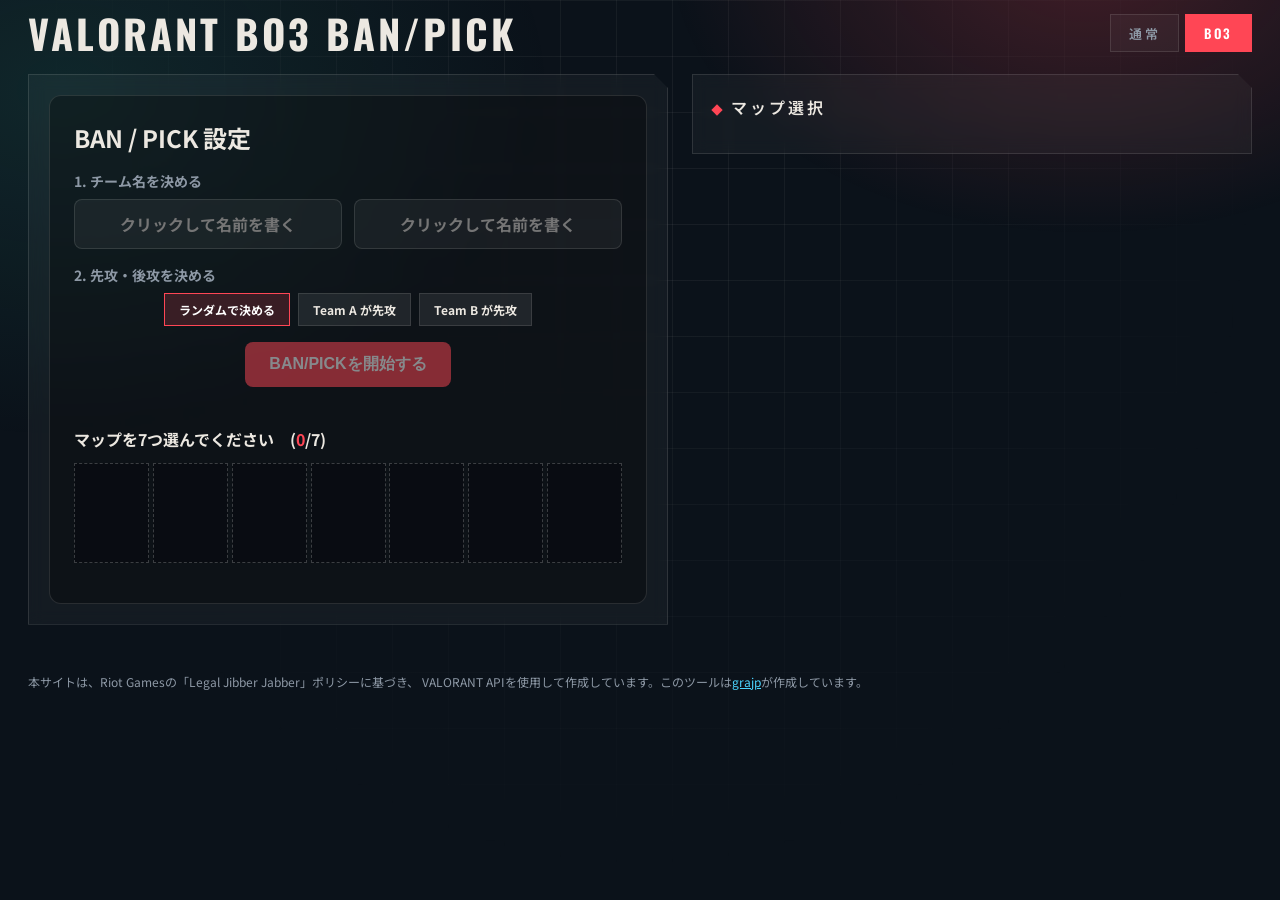
==== bo3.html @ 8dc91fa3 "Add files via upload" ====
<!DOCTYPE html>
<html lang="ja">

<head>
  <meta charset="UTF-8" />
  <meta name="viewport" content="width=device-width, initial-scale=1.0" />
  <title>VALORANT BO3 BAN/PICK</title>
  <link rel="preconnect" href="https://fonts.googleapis.com" />
  <link rel="preconnect" href="https://fonts.gstatic.com" crossorigin />
  <link
    href="https://fonts.googleapis.com/css2?family=Noto+Sans+JP:wght@400;500;700;900&family=Oswald:wght@500;600;700&display=swap"
    rel="stylesheet" />
  <link rel="stylesheet" href="style.css" />
</head>

<body data-mode="bo3">
  <div class="bg-grid" aria-hidden="true"></div>
  <div class="bg-glow" aria-hidden="true"></div>

  <header class="site-header">
    <div class="brand">
      <h1 class="brand-title" style="white-space: nowrap;">VALORANT BO3 BAN/PICK</h1>
    </div>
    <nav class="mode-tabs" aria-label="モード切替">
      <a class="mode-tab" href="index.html">通常</a>
      <a class="mode-tab current" href="bo3.html" aria-current="page">BO3</a>
    </nav>
  </header>

  <main class="layout veto-layout">
    <section class="panel veto-panel">

      <div class="veto-setup" id="veto-setup">
        <h2>BAN / PICK 設定</h2>

        <div id="team-setup-phase" style="margin-bottom: 24px;">
          <p style="margin-bottom: 8px; font-weight: 700; font-size: 14px; color: var(--muted);">1. チーム名を決める</p>
          <div class="team-inputs">
            <input type="text" id="team1-name" placeholder="クリックして名前を書く">
            <input type="text" id="team2-name" placeholder="クリックして名前を書く">
          </div>
          <p style="margin-top: 16px; margin-bottom: 8px; font-weight: 700; font-size: 14px; color: var(--muted);">2.
            先攻・後攻を決める</p>
          <div style="display: flex; flex-direction: column; gap: 16px; align-items: center;">
            <div class="first-pick-options" id="first-pick-options"
              style="display: flex; gap: 8px; flex-wrap: wrap; justify-content: center;">
              <button class="chip-btn fp-btn active" data-val="random"
                style="background: rgba(255, 70, 85, 0.18); border-color: var(--accent); color: #fff;">ランダムで決める</button>
              <button class="chip-btn fp-btn" data-val="1">Team A が先攻</button>
              <button class="chip-btn fp-btn" data-val="2">Team B が先攻</button>
            </div>
            <button id="btn-start-veto" class="btn primary" disabled>BAN/PICKを開始する</button>
          </div>
        </div>

        <div id="map-selection-phase">
          <p style="margin-bottom: 12px; font-weight: 700;">マップを7つ選んでください　(<span id="setup-map-count"
              style="color: var(--accent);">0</span>/7)</p>
          <ul class="setup-pool-grid" id="selected-7-grid"></ul>
        </div>
        <p id="veto-error" class="status error"></p>
      </div>

      <div class="veto-active" id="veto-active" hidden>
        <div class="veto-controls" style="display: flex; justify-content: space-between; margin-bottom: 12px;">
          <button id="btn-veto-undo" class="chip-btn" style="padding: 10px 18px; font-size: 14px;">1つ前に戻す</button>
          <div style="display: flex; gap: 8px;">
            <button id="btn-veto-copy" class="chip-btn"
              style="padding: 10px 18px; font-size: 14px; color: #4bd5ff; border-color: rgba(75, 213, 255, 0.3); display: none;">結果をコピーする</button>
            <button id="btn-veto-reset" class="chip-btn"
              style="padding: 10px 18px; font-size: 14px; color: #ff4655; border-color: rgba(255, 70, 85, 0.3);">最初からやり直す</button>
          </div>
        </div>
        <div class="veto-header" style="text-align: center; margin-bottom: 24px;">
          <h2 id="veto-turn-text"
            style="font-size: 32px; font-weight: 900; text-shadow: 0 0 10px rgba(255,255,255,0.2);">Team A's Turn: BAN a
            map</h2>
          <p id="veto-instruction-text" style="color: #fff; margin-top: 10px; font-weight: 900; font-size: 20px;"></p>
        </div>

        <div id="veto-action-wrapper"
          style="display: grid; grid-template-rows: 1fr; transition: grid-template-rows 0.8s cubic-bezier(0.4, 0, 0.2, 1), margin-bottom 0.8s cubic-bezier(0.4, 0, 0.2, 1), opacity 0.8s cubic-bezier(0.4, 0, 0.2, 1); margin-bottom: 32px; opacity: 1;">
          <div style="overflow: hidden;">
            <div id="veto-action-area" class="veto-action-area"
              style="min-height: 140px; display: grid; grid-template-areas: 'overlap'; align-items: center; justify-items: center;">
              <div class="veto-pool" id="veto-pool" style="grid-area: overlap; width: 100%;"></div>

              <div class="side-select" id="side-select" hidden
                style="grid-area: overlap; margin: 0 auto; width: 100%; max-width: 600px; transform: translateY(-45px);">
                <h3 id="side-select-text" style="display: none;">Team B: Select Side</h3>
                <div class="side-btns">
                  <button class="btn atk" id="btn-atk" data-side="ATTACK" style="padding: 12px 24px;">アタッカー</button>
                  <button class="btn def" id="btn-def" data-side="DEFENSE" style="padding: 12px 24px;">ディフェンダー</button>
                </div>
              </div>
            </div>
          </div>
        </div>

        <div class="veto-slots" id="veto-slots"></div>
      </div>

      </div>

    </section>

    <section class="panel pool-panel" id="pool-panel">
      <div class="panel-head">
        <h2 class="panel-title">マップ選択</h2>
      </div>
      <ul class="pool-grid" id="pool-grid"></ul>
    </section>
  </main>

  <footer class="site-footer">
    <p>本サイトは、Riot Gamesの「Legal Jibber Jabber」ポリシーに基づき、
          VALORANT APIを使用して作成しています。このツールは<a href="https://x.com/ggraciejp" target="_blank" rel="noopener"
        style="color: #4bd5ff;">grajp</a>が作成しています。</p>
  </footer>

  <div id="confirm-modal" class="modal-overlay" hidden>
    <div class="modal-content">
      <p id="confirm-msg">マップ選択からやり直しますか？</p>
      <div class="modal-actions">
        <button id="btn-confirm-cancel" class="btn"
          style="background: var(--surface-2); border: 1px solid var(--line); color: #fff;">キャンセル</button>
        <button id="btn-confirm-ok" class="btn primary">OK</button>
      </div>
    </div>
  </div>

  <script src="veto.js"></script>
</body>

</html>
---- style.css ----
:root {
  --bg: #0b121a;
  --bg-2: #0f1923;
  --surface: rgba(255, 255, 255, 0.04);
  --surface-2: rgba(255, 255, 255, 0.08);
  --line: rgba(236, 232, 225, 0.12);
  --text: #ece8e1;
  --muted: #8d98a5;
  --accent: #ff4655;
  --accent-2: #ff8a94;
  --teal: #3be0c4;
  --card-w: 200px;
  --card-h: 280px;
  --card-gap: 14px;
  --font-head: "Oswald", "Noto Sans JP", sans-serif;
  --font-body: "Noto Sans JP", system-ui, sans-serif;
  --cut: 14px;
}

* { box-sizing: border-box; margin: 0; padding: 0; }

html { color-scheme: dark; }

body {
  min-height: 100vh;
  font-family: var(--font-body);
  color: var(--text);
  background: var(--bg);
  overflow-x: hidden;
}

.sr-only {
  position: absolute; width: 1px; height: 1px; overflow: hidden;
  clip: rect(0 0 0 0); white-space: nowrap;
}

/* ===== 背景 ===== */
.bg-grid {
  position: fixed; inset: 0; z-index: 0; pointer-events: none;
  background-image:
    linear-gradient(var(--line) 1px, transparent 1px),
    linear-gradient(90deg, var(--line) 1px, transparent 1px);
  background-size: 56px 56px;
  mask-image: radial-gradient(ellipse at 50% 20%, #000 10%, transparent 70%);
  -webkit-mask-image: radial-gradient(ellipse at 50% 20%, #000 10%, transparent 70%);
  opacity: 0.5;
}
.bg-glow {
  position: fixed; inset: 0; z-index: 0; pointer-events: none;
  background:
    radial-gradient(600px 400px at 85% -5%, rgba(255, 70, 85, 0.22), transparent 70%),
    radial-gradient(700px 500px at 5% 10%, rgba(59, 224, 196, 0.10), transparent 70%);
}
#confetti { position: fixed; inset: 0; z-index: 50; pointer-events: none; width: 100%; height: 100%; }

/* ===== ヘッダー ===== */
.site-header, .layout, .site-footer { position: relative; z-index: 1; }

.site-header {
  display: flex; align-items: center; justify-content: space-between;
  gap: 16px; flex-wrap: wrap;
  max-width: 1560px; margin: 0 auto; padding: 12px 28px 8px;
}
.brand { display: flex; align-items: center; gap: 14px; }
.brand-mark {
  width: 34px; height: 34px; background: var(--accent);
  clip-path: polygon(0 0, 100% 0, 62% 100%, 38% 100%, 0 28%);
  filter: drop-shadow(0 0 12px rgba(255, 70, 85, 0.6));
}
.brand-sub {
  font-family: var(--font-head); letter-spacing: 0.5em; font-size: 12px;
  color: var(--accent); font-weight: 600;
}
.brand-title {
  font-family: var(--font-head); font-size: clamp(28px, 4vw, 40px);
  letter-spacing: 0.08em; line-height: 1.05; font-weight: 700;
}
.status { font-size: 13px; color: var(--muted); }
.status.error { color: var(--accent-2); }

/* ===== レイアウト ===== */
.layout {
  max-width: 1560px; margin: 0 auto; padding: 12px 28px 40px;
  display: grid; grid-template-columns: minmax(0, 1fr) 560px;
  grid-template-areas:
    "roulette pool"
    "history pool";
  gap: 24px; align-items: start;
}
.roulette { grid-area: roulette; }
.pool-panel { grid-area: pool; }
.veto-panel { grid-area: roulette; }
.history { grid-area: history; }

/* ===== ルーレット ===== */
.reel-frame {
  position: relative;
  background: linear-gradient(180deg, rgba(255,255,255,0.05), rgba(255,255,255,0.015));
  border: 1px solid var(--line);
  padding: 28px 0;
  clip-path: polygon(var(--cut) 0, 100% 0, 100% calc(100% - var(--cut)), calc(100% - var(--cut)) 100%, 0 100%, 0 var(--cut));
}
.reel-frame::before, .reel-frame::after {
  content: ""; position: absolute; left: 0; right: 0; height: 2px; z-index: 3;
  background: linear-gradient(90deg, transparent, var(--accent), transparent);
  opacity: 0.7;
}
.reel-frame::before { top: 0; }
.reel-frame::after { bottom: 0; }

.reel-viewport { position: relative; overflow: hidden; height: var(--card-h); contain: layout paint; }
.reel-track {
  position: absolute; left: 0; top: 0; height: 100%;
  display: flex; gap: var(--card-gap);
  will-change: transform; backface-visibility: hidden; transform: translateZ(0);
}

.reel-card {
  position: relative; flex: 0 0 var(--card-w); height: var(--card-h);
  background: var(--bg-2) center / cover no-repeat;
  clip-path: polygon(0 0, calc(100% - 18px) 0, 100% 18px, 100% 100%, 18px 100%, 0 calc(100% - 18px));
  transition: transform 0.35s cubic-bezier(.2, .9, .3, 1.2);
  /* カードごとに独立レイヤー化：高速移動中に巨大な1枚のレイヤーを再描画しない */
  will-change: transform; backface-visibility: hidden; transform: translateZ(0);
}
/* 暗転は filter ではなくオーバーレイの opacity で表現（再描画コストが小さい） */
.reel-card::before {
  content: ""; position: absolute; inset: 0; z-index: 1; pointer-events: none;
  background: rgba(8, 12, 18, 0.55); opacity: 1; transition: opacity 0.2s;
}
.reel-card::after {
  content: ""; position: absolute; inset: 0;
  background: linear-gradient(180deg, transparent 45%, rgba(8, 12, 18, 0.92));
}
.reel-card.noimg {
  background: linear-gradient(160deg, hsl(var(--hue, 350) 55% 28%), var(--bg-2));
}
.reel-card .card-name {
  position: absolute; left: 14px; right: 14px; bottom: 14px; z-index: 2;
}
.card-name .ja { display: block; font-weight: 900; font-size: 20px; letter-spacing: 0.04em; }
.card-name .en {
  display: block; font-family: var(--font-head); font-size: 12px;
  letter-spacing: 0.3em; color: var(--accent-2); text-transform: uppercase;
}
.reel-card.active::before { opacity: 0; }
/* 回転中はtransition無し：毎フレーム切り替わっても余計なアニメーションを走らせない */
.reel-track.is-spinning .reel-card,
.reel-track.is-spinning .reel-card::before { transition: none; }
.reel-card.winner { transform: scale(1.05); }
.reel-card.winner::before { opacity: 0; background: #fff; animation: winFlash 0.9s ease-out; }
@keyframes winFlash {
  0%   { opacity: 0.75; }
  100% { opacity: 0; }
}

.reel-pointer {
  position: absolute; top: 12px; bottom: 12px; left: 50%; width: 3px; z-index: 4;
  transform: translateX(-50%);
  background: var(--accent);
  box-shadow: 0 0 18px 2px rgba(255, 70, 85, 0.75);
}
.reel-pointer::before, .reel-pointer::after {
  content: ""; position: absolute; left: 50%; transform: translateX(-50%);
  border: 9px solid transparent;
}
.reel-pointer::before { top: -4px; border-top: 12px solid var(--accent); border-bottom: 0; }
.reel-pointer::after { bottom: -4px; border-bottom: 12px solid var(--accent); border-top: 0; }

.reel-fade { position: absolute; top: 0; bottom: 0; width: 18%; z-index: 2; pointer-events: none; }
.reel-fade-left { left: 0; background: linear-gradient(90deg, var(--bg) 0%, transparent); }
.reel-fade-right { right: 0; background: linear-gradient(270deg, var(--bg) 0%, transparent); }

/* ===== SPINボタン ===== */
.controls { display: flex; justify-content: center; margin: 28px 0 8px; }
.spin-btn {
  position: relative; border: 0; cursor: pointer; color: #fff;
  min-width: 280px; padding: 16px 48px 14px;
  background: linear-gradient(135deg, #ff4655, #d42a3a);
  clip-path: polygon(16px 0, 100% 0, calc(100% - 16px) 100%, 0 100%);
  font-family: var(--font-head);
  display: flex; flex-direction: column; align-items: center; gap: 2px;
  transition: transform 0.15s, filter 0.2s, box-shadow 0.2s;
  filter: drop-shadow(0 8px 20px rgba(255, 70, 85, 0.45));
}
.spin-btn-label { font-size: 34px; font-weight: 700; letter-spacing: 0.35em; padding-left: 0.35em; }
.spin-btn-hint { font-family: var(--font-body); font-size: 11px; opacity: 0.8; letter-spacing: 0.08em; }
.spin-btn:hover:not(:disabled) { transform: translateY(-2px) scale(1.02); filter: drop-shadow(0 12px 28px rgba(255, 70, 85, 0.7)) brightness(1.08); }
.spin-btn:active:not(:disabled) { transform: translateY(1px) scale(0.99); }
.spin-btn:disabled { cursor: not-allowed; filter: grayscale(1) brightness(0.55); }
.spin-btn.unavailable { filter: grayscale(1) brightness(0.55); cursor: not-allowed; }
.spin-btn.unavailable:hover { transform: none; }
.spin-btn:focus-visible { outline: 2px solid var(--teal); outline-offset: 4px; }
/* 点滅アニメーションは削除されました */

.spin-error {
  display: block; text-align: center; color: #ff4655; font-weight: 700; font-size: 16px;
  margin: 4px 0 0; padding: 8px 12px;
}
.spin-error[hidden] { display: none; }

/* ===== 結果 ===== */
.result {
  position: relative; margin-top: 28px; min-height: 220px; overflow: hidden;
  border: 1px solid var(--line);
  clip-path: polygon(0 0, calc(100% - 24px) 0, 100% 24px, 100% 100%, 24px 100%, 0 calc(100% - 24px));
  animation: resultIn 0.7s cubic-bezier(.2, .9, .2, 1) both;
}
.result[hidden] { display: none; }
@keyframes resultIn { from { opacity: 0; transform: translateY(24px) scale(0.98); } to { opacity: 1; transform: none; } }
.result-bg {
  position: absolute; inset: 0; background: linear-gradient(135deg, #2a1218, var(--bg-2)) center / cover no-repeat;
  transform: scale(1);
}
.result::before {
  content: ""; position: absolute; inset: 0; z-index: 1;
  background: linear-gradient(90deg, rgba(8, 12, 18, 0.92) 5%, rgba(8, 12, 18, 0.35) 70%, rgba(8, 12, 18, 0.05));
}
.result-body { position: relative; z-index: 2; padding: 40px 36px; }
.result-label { font-family: var(--font-head); letter-spacing: 0.45em; font-size: 13px; color: var(--accent); font-weight: 600; }
.result-name-ja { font-size: clamp(40px, 7vw, 76px); font-weight: 900; line-height: 1.1; letter-spacing: 0.04em; margin-top: 6px; text-shadow: 0 4px 24px rgba(0, 0, 0, 0.6); }
.result-name-en { font-family: var(--font-head); letter-spacing: 0.5em; font-size: 18px; color: var(--accent-2); margin-top: 4px; text-transform: uppercase; }

/* ===== パネル ===== */
.panel {
  background: var(--surface); border: 1px solid var(--line);
  padding: 20px; backdrop-filter: blur(8px);
  clip-path: polygon(0 0, calc(100% - 14px) 0, 100% 14px, 100% 100%, 0 100%);
}
.panel-head { display: flex; align-items: center; justify-content: space-between; margin-bottom: 14px; }
.panel-head h2 { font-family: var(--font-head); letter-spacing: 0.18em; font-size: 16px; font-weight: 600; text-transform: uppercase; }
.panel-head h2::before { content: ""; display: inline-block; width: 8px; height: 8px; background: var(--accent); margin-right: 10px; transform: rotate(45deg); }
.count-badge { font-family: var(--font-head); font-size: 13px; letter-spacing: 0.1em; color: var(--teal); }

.preset-row { display: flex; gap: 8px; flex-wrap: wrap; }
.chip-btn {
  font: inherit; font-size: 12px; font-weight: 700; color: var(--text); cursor: pointer;
  background: var(--surface-2); border: 1px solid var(--line); padding: 7px 14px;
  transition: all 0.15s;
}
.chip-btn:hover { border-color: var(--accent); color: #fff; background: rgba(255, 70, 85, 0.18); }
.chip-btn.small { padding: 4px 10px; font-size: 11px; }
.chip-btn:focus-visible { outline: 2px solid var(--teal); outline-offset: 2px; }

.pool-grid { list-style: none; display: grid; grid-template-columns: repeat(4, 1fr); gap: 10px; }
.pool-item {
  position: relative; aspect-ratio: 3 / 4; cursor: pointer; border: 1px solid var(--line);
  background: var(--bg-2); overflow: hidden;
  display: flex; align-items: flex-end; padding: 8px;
  transition: transform 0.15s, border-color 0.15s;
  font: inherit; color: inherit; text-align: left; width: 100%;
  container-type: inline-size;
}
.pool-item .bg {
  position: absolute; inset: 0; background: center / cover no-repeat; z-index: 0;
  transition: filter 0.2s, opacity 0.2s;
}
.pool-item.noimg .bg { background: linear-gradient(160deg, hsl(var(--hue, 350) 55% 26%), var(--bg-2)); }
.pool-item::before { content: ""; position: absolute; inset: 0; background: linear-gradient(180deg, transparent 40%, rgba(8, 12, 18, 0.92)); z-index: 1; pointer-events: none; }
.pool-item .nm { position: relative; font-size: clamp(9px, 11cqw, 13px); font-weight: 700; line-height: 1.25; z-index: 2; white-space: nowrap; letter-spacing: -0.03em; }
.pool-item .nm small { display: block; font-family: var(--font-head); font-weight: 500; font-size: clamp(6px, 8cqw, 9px); letter-spacing: 0.15em; color: var(--muted); text-transform: uppercase; margin-top: 1px; }

.veto-pool .pool-item .nm { font-size: clamp(14px, 16cqw, 20px); font-weight: 900; letter-spacing: 0.05em; text-shadow: 0 1px 3px rgba(0,0,0,0.8); }
.veto-pool .pool-item .nm small { font-weight: 700; font-size: clamp(10px, 11cqw, 13px); color: var(--accent-2); margin-top: 2px; }
.pool-item .check {
  position: absolute; top: 6px; right: 6px; width: 20px; height: 20px; z-index: 3;
  display: grid; place-items: center; font-size: 12px; font-weight: 900;
  background: var(--accent); color: #fff; transform: scale(0); transition: transform 0.18s cubic-bezier(.3, 1.6, .5, 1);
  clip-path: polygon(0 0, 100% 0, 100% 100%, 0 100%);
}
.pool-item.on { border-color: var(--accent); }
.pool-item.on .check { transform: scale(1); }
.pool-item:not(.on) .bg { filter: grayscale(1) brightness(0.45); }
.pool-item:not(.on)::before { background: rgba(8, 12, 18, 0.5); }
.pool-item:not(.on) .nm { color: var(--muted); opacity: 0.7; }
.pool-item:hover { transform: translateY(-3px); }
.pool-item.recent::after {
  content: "直近"; position: absolute; top: 6px; left: 6px; z-index: 3;
  font-size: 10px; font-weight: 700; letter-spacing: 0.1em; color: var(--text);
  background: rgba(8, 12, 18, 0.85); border: 1px solid var(--accent); padding: 1px 6px;
}
.pool-item:focus-visible { outline: 2px solid var(--teal); outline-offset: 2px; }

/* ===== オプション ===== */
.options { margin-top: 20px; padding-top: 16px; border-top: 1px solid var(--line); display: grid; gap: 14px; }
.switch { display: flex; align-items: center; gap: 12px; cursor: pointer; font-size: 14px; }
.switch input { position: absolute; opacity: 0; }
.switch-ui { position: relative; width: 42px; height: 22px; background: var(--surface-2); border: 1px solid var(--line); transition: all 0.2s; flex: none; }
.switch-ui::after { content: ""; position: absolute; top: 3px; left: 3px; width: 14px; height: 14px; background: var(--muted); transition: all 0.2s; }
.switch input:checked + .switch-ui { background: rgba(255, 70, 85, 0.3); border-color: var(--accent); }
.switch input:checked + .switch-ui::after { left: 23px; background: var(--accent); box-shadow: 0 0 10px var(--accent); }
.switch input:focus-visible + .switch-ui { outline: 2px solid var(--teal); outline-offset: 2px; }
.select-row { display: flex; align-items: center; justify-content: space-between; font-size: 14px; gap: 12px; }
.select-row select {
  font: inherit; font-size: 13px; color: var(--text); background: var(--bg-2);
  border: 1px solid var(--line); padding: 5px 12px; cursor: pointer;
}

/* ===== 履歴 ===== */
.history-list { list-style: none; display: flex; flex-direction: column; gap: 8px; }
.history-item {
  display: flex; align-items: center; gap: 12px; padding: 8px 12px;
  background: var(--surface); border-left: 3px solid var(--accent);
}
.history-item .idx { font-family: var(--font-head); color: var(--muted); width: 22px; font-size: 13px; }
.history-item .h-thumb { width: 42px; height: 28px; background: var(--bg-2) center / cover; flex: none; }
.history-item .h-name { font-weight: 700; font-size: 14px; flex: 1; }
.history-item .h-time { font-size: 11px; color: var(--muted); }
.empty { font-size: 13px; color: var(--muted); text-align: center; padding: 12px 0; }
.empty[hidden] { display: none; }

/* ===== フッター ===== */
.site-footer { max-width: 1560px; margin: 0 auto; padding: 8px 28px 32px; font-size: 12px; color: var(--muted); }
.site-footer a { color: var(--accent-2); }

/* ===== レスポンシブ ===== */
@media (max-width: 980px) {
  .layout { grid-template-columns: 1fr; grid-template-areas: "roulette" "history" "pool"; padding: 12px 16px 32px; }
  .site-header { padding: 16px 16px 4px; }
  :root { --card-w: 160px; --card-h: 230px; }
  .spin-btn { min-width: 220px; }
  .pool-grid { grid-template-columns: repeat(4, 1fr); gap: 8px; }
}
@media (max-width: 520px) {
  .pool-grid { grid-template-columns: repeat(3, 1fr); gap: 6px; }
  .result-body { padding: 28px 22px; }
}
@media (prefers-reduced-motion: reduce) {
  *, *::before, *::after { animation-duration: 0.01ms !important; animation-iteration-count: 1 !important; transition-duration: 0.01ms !important; }
}

/* ===== モード切替タブ ===== */
.mode-tabs { display: flex; gap: 6px; margin-left: auto; }
.mode-tab {
  font-family: var(--font-head); letter-spacing: 0.2em; font-size: 13px; font-weight: 600;
  color: var(--muted); text-decoration: none; padding: 8px 18px; border: 1px solid var(--line);
  background: var(--surface); transition: all 0.15s;
}
.mode-tab:hover { color: #fff; border-color: var(--accent); }
.mode-tab.current { color: #fff; background: var(--accent); border-color: var(--accent); }

/* ===== BO3 シリーズ ===== */
.series { list-style: none; display: grid; grid-template-columns: repeat(3, 1fr); gap: 12px; margin-top: 24px; }
.series-slot {
  position: relative; aspect-ratio: 16 / 9; border: 1px dashed var(--line);
  background: var(--surface) center / cover no-repeat; display: flex; align-items: flex-end; padding: 12px;
  overflow: hidden;
}
.series-slot::before { content: ""; position: absolute; inset: 0; background: linear-gradient(180deg, transparent 30%, rgba(8, 12, 18, 0.92)); }
.series-slot.filled { border: 1px solid var(--accent); }
.series-slot.next { border-color: var(--teal); }
.series-slot .no { position: absolute; top: 8px; left: 12px; z-index: 1; font-family: var(--font-head); letter-spacing: 0.25em; font-size: 12px; color: var(--accent-2); font-weight: 600; }
.series-slot .nm { position: relative; z-index: 1; font-weight: 900; font-size: 20px; }
.series-slot.empty .nm { color: var(--muted); font-weight: 500; font-size: 14px; }
@media (max-width: 640px) { .series { grid-template-columns: 1fr; } }

/* ===== ユーザーUI改修 ===== */
.panel-head-top { display: flex; align-items: center; gap: 12px; }
.options-row { display: flex; gap: 24px; flex-wrap: wrap; margin-bottom: 14px; align-items: center; }
.select-row { display: flex; align-items: center; gap: 12px; }

/* 縦画面時のマッププール短縮 */
@media (orientation: portrait) {
  .pool-grid { max-height: 35vh; overflow-y: auto; padding-right: 4px; }
}
.pool-item .nm { font-size: 15px; } /* マップ名大きく */

/* BANバッジ */
.pool-item.ban::after {
  content: "BAN"; position: absolute; top: 6px; left: 6px; z-index: 3;
  font-size: 10px; font-weight: 700; letter-spacing: 0.1em; color: #fff;
  background: #d42a3a; border: 1px solid #ff4655; padding: 1px 6px;
}
.pool-item.ban::before {
  content: ""; position: absolute; inset: 0; z-index: 4;
  background: url("ban.png") no-repeat center center;
  background-size: 50% auto;
  pointer-events: none;
}

/* Quick History */
.controls-container {
  display: grid; grid-template-columns: 1fr auto 1fr; align-items: center;
  margin: 28px 0 8px; height: 150px;
}
.controls { grid-column: 2; margin: 0; }
.quick-history {
  grid-column: 3; justify-self: start; padding-left: 24px;
  display: flex; flex-direction: column; align-items: flex-start; gap: 8px; width: 260px;
}
.history-controls { display: flex; gap: 8px; width: 100%; }
.history-controls[hidden] { display: none !important; }
.quick-history .history-list { display: flex; flex-direction: column; gap: 4px; list-style: none; padding: 0; margin: 0; min-height: 84px; width: 100%; }
.history-item.mini { display: flex; flex-direction: row; align-items: center; gap: 8px; font-size: 13px; font-weight: 700; width: 100%; }
.history-item.mini .h-thumb { width: 44px; height: 25px; background-size: cover; background-position: center; border: 1px solid var(--line); border-radius: 2px; flex-shrink: 0; }
.history-item.mini .idx { font-family: var(--font-head); color: var(--accent); font-size: 11px; line-height: 1; flex-shrink: 0; }
.history-item.mini .h-name { font-size: 12px; flex: 1; white-space: nowrap; }

/* Modal style is now used as an inline panel */
.history-item.full { display: flex; align-items: center; gap: 12px; margin-bottom: 8px; }
.history-item.full .h-thumb { width: 64px; height: 36px; background-size: cover; background-position: center; border: 1px solid var(--line); flex-shrink: 0; }
.history-item.full .h-name { flex: 1; font-weight: 700; font-size: 15px; }
.history-item.full .toggle-btn { margin-left: auto; min-width: 60px; text-align: center; }
.history-item.full .toggle-btn.is-ban { background: rgba(255, 70, 85, 0.18); border-color: var(--accent); color: #fff; }

.controls { margin: 0; }

/* Confirm Modal */
.confirm-modal { margin: auto; padding: 24px; border: 1px solid var(--line); background: var(--bg-2); color: var(--text); border-radius: 4px; box-shadow: 0 10px 40px rgba(0,0,0,0.8); text-align: center; outline: none; }
.confirm-modal::backdrop { background: rgba(8, 12, 18, 0.8); backdrop-filter: blur(4px); }
.confirm-box { display: flex; flex-direction: column; gap: 20px; align-items: center; font-size: 14px; font-weight: 600; }
.confirm-actions { display: flex; gap: 12px; }

/* ===== VETO LAYOUT ===== */
.veto-layout {
  grid-template-areas: "veto pool";
}
.layout.veto-layout .veto-panel { grid-area: veto; }
.layout.veto-layout .pool-panel { grid-area: pool; }

.layout.veto-active-mode {
  grid-template-columns: 1fr;
  grid-template-areas: "veto";
}

.veto-setup {
  background: rgba(0,0,0,0.3); padding: 24px; border-radius: 12px;
  border: 1px solid var(--line);
  display: flex; flex-direction: column; gap: 16px;
}
.selected-7-grid {
  display: grid; grid-template-columns: repeat(7, 1fr); gap: 4px;
  min-height: 80px; margin-bottom: 16px;
}
.selected-7-slot {
  aspect-ratio: 9/16; background: rgba(255,255,255,0.05); border: 1px solid var(--line);
  border-radius: 4px; background-size: cover; background-position: center;
  display: flex; align-items: flex-end; padding: 4px; overflow: hidden; position: relative;
}
.selected-7-slot span {
  font-size: 11px; font-weight: 700; color: #fff; text-shadow: 0 1px 3px #000;
  position: relative; z-index: 2;
}
.selected-7-slot::after {
  content: ""; position: absolute; inset: 0; background: linear-gradient(to top, rgba(0,0,0,0.8), transparent);
}
.team-inputs { display: flex; gap: 12px; }
.team-inputs input {
  flex: 1; padding: 12px; border-radius: 8px; border: 1px solid var(--line);
  background: rgba(255,255,255,0.05); color: #fff; font-size: 16px;
  font-family: inherit; font-weight: 700; text-align: center;
}
.veto-actions { display: flex; gap: 12px; justify-content: center; }
.btn {
  padding: 12px 24px; border-radius: 8px; border: none; font-size: 16px;
  font-weight: 700; cursor: pointer; color: #fff; background: rgba(255,255,255,0.1);
  transition: 0.2s;
}
.btn:hover { background: rgba(255,255,255,0.2); }
.btn.primary { background: var(--accent); color: #fff; }
.btn.primary:hover { background: #ff5c6a; }
.btn:disabled { opacity: 0.5; cursor: not-allowed; }

.btn.atk { background: #3be0c4; color: #000; }
.btn.def { background: #ff4655; color: #fff; }

.veto-header { text-align: center; margin-bottom: 24px; }
.veto-header h2 { font-size: 24px; font-weight: 700; letter-spacing: 0.05em; }

.veto-slots {
  display: grid; grid-template-columns: repeat(7, 1fr); gap: 0; margin-bottom: 32px;
  border: 1px solid rgba(255,255,255,0.1); border-radius: 4px; overflow: hidden;
  background: rgba(0,0,0,0.4); aspect-ratio: 63 / 16; width: 100%;
}
.veto-slot {
  height: 100%; background: rgba(255,255,255,0.02);
  position: relative; background-size: cover; background-position: center;
  display: flex; flex-direction: column; justify-content: space-between;
  text-align: center; overflow: hidden;
}

@keyframes pulseActiveSlot {
  0% { box-shadow: inset 0 0 0 2px rgba(255, 70, 85, 0.4); background-color: rgba(255, 70, 85, 0.05); }
  50% { box-shadow: inset 0 0 0 2px rgba(255, 70, 85, 1); background-color: rgba(255, 70, 85, 0.2); }
  100% { box-shadow: inset 0 0 0 2px rgba(255, 70, 85, 0.4); background-color: rgba(255, 70, 85, 0.05); }
}
.veto-slot.active-slot {
  animation: pulseActiveSlot 1.5s infinite;
  z-index: 10;
}

.veto-slot.filled::before {
  content: ""; position: absolute; inset: 0; z-index: 1; pointer-events: none;
}
.veto-slot.ban::before {
  background: rgba(0,0,0,0.75); /* BANは暗め */
}
.veto-slot.pick::before {
  background: rgba(0,0,0,0.3); /* PICKは明るめ */
}
.veto-slot.ban::after {
  content: ""; position: absolute; inset: 0; z-index: 4;
  background: url("ban.png") no-repeat center center;
  background-size: 60% auto; opacity: 0.8;
}
.veto-slot-name {
  position: absolute; inset: 0; display: flex; align-items: center; justify-content: center;
  font-family: var(--font-head); font-size: 28px; font-weight: 800; text-transform: uppercase;
  color: #fff; letter-spacing: 0.1em; z-index: 2; text-shadow: 0 1px 4px #000;
}
.veto-slot.ban .veto-slot-name {
  opacity: 0.4; z-index: 1;
}

@keyframes fadeDarkOverlay {
  0% { background: rgba(0,0,0,0); }
  40% { background: rgba(0,0,0,0); }
  100% { background: rgba(0,0,0,0.75); }
}
@keyframes fadeMapName {
  0% { opacity: 1; }
  40% { opacity: 1; }
  100% { opacity: 0.4; }
}
@keyframes stampBan {
  0% { transform: scale(2.5); opacity: 0; }
  100% { transform: scale(1); opacity: 0.8; }
}

.veto-slot.latest-ban::before {
  animation: fadeDarkOverlay 0.4s ease forwards;
}
.veto-slot.latest-ban .veto-slot-name {
  animation: fadeMapName 0.4s ease forwards;
}
.veto-slot.latest-ban::after {
  animation: stampBan 0.25s cubic-bezier(0.1, 0.9, 0.2, 1) forwards;
}

.veto-slot-pick-info {
  position: absolute; top: 12px; left: 0; right: 0; z-index: 5;
  display: flex; flex-direction: column; align-items: center; gap: 2px;
}
.veto-slot.pick .veto-slot-label { font-size: 15px; font-weight: 800; color: #eee; text-transform: uppercase; text-shadow: 0 1px 4px #000; }
.veto-slot.pick .veto-slot-side { font-size: 18px; font-weight: 800; color: #fff; text-transform: uppercase; text-shadow: 0 1px 4px #000; }

@keyframes floatUp {
  0% { opacity: 0; transform: translateY(10px); }
  100% { opacity: 1; transform: translateY(0); }
}
.veto-slot.latest-side .veto-slot-side {
  animation: floatUp 0.6s cubic-bezier(0.2, 0.8, 0.2, 1) forwards;
}

.veto-slot-bottom {
  position: absolute; bottom: 0; left: 0; right: 0; z-index: 5;
  background: rgba(0,0,0,0.7); padding: 8px 4px;
  font-size: 15px; font-weight: 800; color: #ddd; text-transform: uppercase; text-shadow: 0 1px 4px #000;
  display: flex; align-items: center; justify-content: center; min-height: 48px; line-height: 1.2;
}

/* プールグリッド（左側用） */
.setup-pool-grid {
  display: grid; grid-template-columns: repeat(7, 1fr); gap: 4px;
  list-style: none; padding: 0; margin: 0;
}
.setup-pool-grid li { aspect-ratio: 3 / 4; }
.setup-pool-grid .pool-item { cursor: pointer; }
.setup-pool-grid .pool-item.noimg { background: var(--bg-2); }
.setup-pool-grid .pool-item .nm small { color: var(--accent-2); }

.veto-pool {
  display: grid; grid-template-columns: repeat(7, 1fr); gap: 10px;
  margin: 0 auto;
}
.veto-pool-item {
  width: 140px; height: 80px; border-radius: 6px; border: 1px solid var(--line);
  background-size: cover; background-position: center; position: relative;
  cursor: pointer; overflow: hidden; transition: 0.2s; display: block;
}
.veto-pool-item::before {
  content: ""; position: absolute; inset: 0; background: rgba(0,0,0,0.5); transition: 0.2s;
}
.veto-pool-item:hover::before { background: rgba(0,0,0,0.2); }
.veto-pool-item span {
  position: absolute; inset: 0; display: flex; align-items: center; justify-content: center;
  font-family: var(--font-head); font-size: 18px; font-weight: 700; z-index: 2;
  text-shadow: 0 2px 4px #000;
}
.veto-pool-item.used {
  opacity: 0.3; cursor: not-allowed; filter: grayscale(1);
}
.veto-pool-item.used:hover::before { background: rgba(0,0,0,0.5); }

.side-select {
  text-align: center; padding: 24px;
  background: rgba(0,0,0,0.3); border-radius: 12px; border: 1px solid var(--accent);
  transform: translateY(-30px);
}
.side-select h3 { margin-bottom: 16px; font-size: 20px; }
.side-btns { display: flex; justify-content: center; gap: 16px; }

.result-maps {
  display: flex; gap: 16px; justify-content: center; margin-top: 24px; flex-wrap: wrap;
}
.result-map {
  flex: 1; min-width: 200px; max-width: 300px; aspect-ratio: 16/9; background-size: cover; background-position: center;
  border-radius: 8px; border: 2px solid var(--accent); position: relative; overflow: hidden;
  display: flex; flex-direction: column; justify-content: flex-end; padding: 16px;
}
.result-map::before {
  content: ""; position: absolute; inset: 0; background: linear-gradient(to top, rgba(0,0,0,0.9), transparent);
}
.result-map h3, .result-details { position: relative; z-index: 2; }
.result-map h3 { font-family: var(--font-head); font-size: 32px; margin-bottom: 4px; }
.result-details { font-size: 14px; color: #ccc; }

/* Modal */
.modal-overlay {
  position: fixed; inset: 0; z-index: 1000;
  background: rgba(0, 0, 0, 0.75);
  display: flex; align-items: center; justify-content: center;
  backdrop-filter: blur(4px);
}
.modal-overlay[hidden] { display: none !important; }
.modal-content {
  background: var(--surface); border: 1px solid var(--line);
  padding: 32px 40px; min-width: 320px; text-align: center;
  box-shadow: 0 10px 40px rgba(0,0,0,0.5); border-radius: 4px;
}
.modal-content p {
  font-weight: 700; margin-bottom: 24px; font-size: 15px; color: #fff;
}
.modal-actions {
  display: flex; justify-content: center; gap: 12px;
}
.modal-actions .btn { min-width: 110px; }
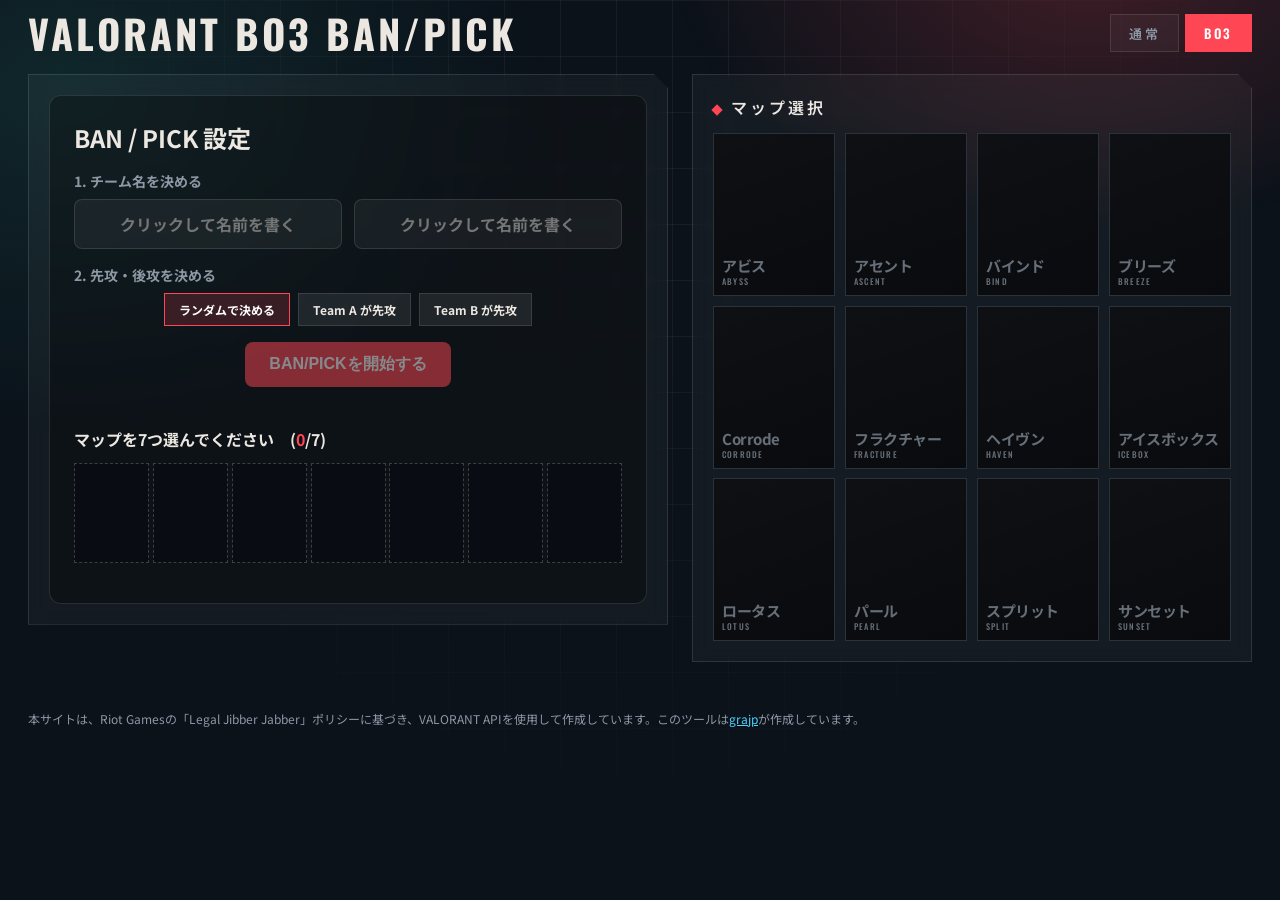
==== commit 8f5d073d: "Add files via upload" ====
--- a/bo3.html
+++ b/bo3.html
@@ -5,6 +5,7 @@
   <meta charset="UTF-8" />
   <meta name="viewport" content="width=device-width, initial-scale=1.0" />
   <title>VALORANT BO3 BAN/PICK</title>
+  <meta name="description" content="VALORANTのBO3カスタムマッチやスクリム向けマップBAN/PICKツール。" />
   <link rel="preconnect" href="https://fonts.googleapis.com" />
   <link rel="preconnect" href="https://fonts.gstatic.com" crossorigin />
   <link
@@ -19,7 +20,7 @@
 
   <header class="site-header">
     <div class="brand">
-      <h1 class="brand-title" style="white-space: nowrap;">VALORANT BO3 BAN/PICK</h1>
+      <h1 class="brand-title">VALORANT BO3 BAN/PICK</h1>
     </div>
     <nav class="mode-tabs" aria-label="モード切替">
       <a class="mode-tab" href="index.html">通常</a>
@@ -29,68 +30,62 @@
 
   <main class="layout veto-layout">
     <section class="panel veto-panel">
-
+      <!-- BAN / PICK 事前設定フェーズ -->
       <div class="veto-setup" id="veto-setup">
         <h2>BAN / PICK 設定</h2>
 
-        <div id="team-setup-phase" style="margin-bottom: 24px;">
-          <p style="margin-bottom: 8px; font-weight: 700; font-size: 14px; color: var(--muted);">1. チーム名を決める</p>
+        <div id="team-setup-phase" class="team-setup-phase">
+          <p class="setup-step-label">1. チーム名を決める</p>
           <div class="team-inputs">
-            <input type="text" id="team1-name" placeholder="クリックして名前を書く">
-            <input type="text" id="team2-name" placeholder="クリックして名前を書く">
+            <input type="text" id="team1-name" placeholder="クリックして名前を書く" />
+            <input type="text" id="team2-name" placeholder="クリックして名前を書く" />
           </div>
-          <p style="margin-top: 16px; margin-bottom: 8px; font-weight: 700; font-size: 14px; color: var(--muted);">2.
-            先攻・後攻を決める</p>
-          <div style="display: flex; flex-direction: column; gap: 16px; align-items: center;">
-            <div class="first-pick-options" id="first-pick-options"
-              style="display: flex; gap: 8px; flex-wrap: wrap; justify-content: center;">
-              <button class="chip-btn fp-btn active" data-val="random"
-                style="background: rgba(255, 70, 85, 0.18); border-color: var(--accent); color: #fff;">ランダムで決める</button>
-              <button class="chip-btn fp-btn" data-val="1">Team A が先攻</button>
-              <button class="chip-btn fp-btn" data-val="2">Team B が先攻</button>
+
+          <p class="setup-step-label">2. 先攻・後攻を決める</p>
+          <div class="first-pick-container">
+            <div class="first-pick-options" id="first-pick-options">
+              <button type="button" class="chip-btn fp-btn active" data-val="random">ランダムで決める</button>
+              <button type="button" class="chip-btn fp-btn" data-val="1">Team A が先攻</button>
+              <button type="button" class="chip-btn fp-btn" data-val="2">Team B が先攻</button>
             </div>
-            <button id="btn-start-veto" class="btn primary" disabled>BAN/PICKを開始する</button>
+            <button type="button" id="btn-start-veto" class="btn primary" disabled>BAN/PICKを開始する</button>
           </div>
         </div>
 
         <div id="map-selection-phase">
-          <p style="margin-bottom: 12px; font-weight: 700;">マップを7つ選んでください　(<span id="setup-map-count"
-              style="color: var(--accent);">0</span>/7)</p>
+          <p class="map-selection-label">
+            マップを7つ選んでください　(<span id="setup-map-count">0</span>/7)
+          </p>
           <ul class="setup-pool-grid" id="selected-7-grid"></ul>
         </div>
+
         <p id="veto-error" class="status error"></p>
       </div>
 
+      <!-- BAN / PICK 実行フェーズ -->
       <div class="veto-active" id="veto-active" hidden>
-        <div class="veto-controls" style="display: flex; justify-content: space-between; margin-bottom: 12px;">
-          <button id="btn-veto-undo" class="chip-btn" style="padding: 10px 18px; font-size: 14px;">1つ前に戻す</button>
-          <div style="display: flex; gap: 8px;">
-            <button id="btn-veto-copy" class="chip-btn"
-              style="padding: 10px 18px; font-size: 14px; color: #4bd5ff; border-color: rgba(75, 213, 255, 0.3); display: none;">結果をコピーする</button>
-            <button id="btn-veto-reset" class="chip-btn"
-              style="padding: 10px 18px; font-size: 14px; color: #ff4655; border-color: rgba(255, 70, 85, 0.3);">最初からやり直す</button>
+        <div class="veto-controls">
+          <button type="button" id="btn-veto-undo" class="chip-btn">1つ前に戻す</button>
+          <div class="veto-controls-right">
+            <button type="button" id="btn-veto-copy" class="chip-btn" hidden>結果をコピーする</button>
+            <button type="button" id="btn-veto-reset" class="chip-btn">最初からやり直す</button>
           </div>
         </div>
-        <div class="veto-header" style="text-align: center; margin-bottom: 24px;">
-          <h2 id="veto-turn-text"
-            style="font-size: 32px; font-weight: 900; text-shadow: 0 0 10px rgba(255,255,255,0.2);">Team A's Turn: BAN a
-            map</h2>
-          <p id="veto-instruction-text" style="color: #fff; margin-top: 10px; font-weight: 900; font-size: 20px;"></p>
+
+        <div class="veto-header">
+          <h2 id="veto-turn-text">Team A's Turn: BAN a map</h2>
+          <p id="veto-instruction-text"></p>
         </div>
 
-        <div id="veto-action-wrapper"
-          style="display: grid; grid-template-rows: 1fr; transition: grid-template-rows 0.8s cubic-bezier(0.4, 0, 0.2, 1), margin-bottom 0.8s cubic-bezier(0.4, 0, 0.2, 1), opacity 0.8s cubic-bezier(0.4, 0, 0.2, 1); margin-bottom: 32px; opacity: 1;">
-          <div style="overflow: hidden;">
-            <div id="veto-action-area" class="veto-action-area"
-              style="min-height: 140px; display: grid; grid-template-areas: 'overlap'; align-items: center; justify-items: center;">
-              <div class="veto-pool" id="veto-pool" style="grid-area: overlap; width: 100%;"></div>
+        <div id="veto-action-wrapper" class="veto-action-wrapper">
+          <div class="veto-action-inner">
+            <div id="veto-action-area" class="veto-action-area">
+              <div class="veto-pool" id="veto-pool"></div>
 
-              <div class="side-select" id="side-select" hidden
-                style="grid-area: overlap; margin: 0 auto; width: 100%; max-width: 600px; transform: translateY(-45px);">
-                <h3 id="side-select-text" style="display: none;">Team B: Select Side</h3>
+              <div class="side-select" id="side-select" hidden>
                 <div class="side-btns">
-                  <button class="btn atk" id="btn-atk" data-side="ATTACK" style="padding: 12px 24px;">アタッカー</button>
-                  <button class="btn def" id="btn-def" data-side="DEFENSE" style="padding: 12px 24px;">ディフェンダー</button>
+                  <button type="button" class="btn atk" id="btn-atk" data-side="ATTACK">アタッカー</button>
+                  <button type="button" class="btn def" id="btn-def" data-side="DEFENSE">ディフェンダー</button>
                 </div>
               </div>
             </div>
@@ -99,11 +94,9 @@
 
         <div class="veto-slots" id="veto-slots"></div>
       </div>
-
-      </div>
-
     </section>
 
+    <!-- マップ一覧パネル -->
     <section class="panel pool-panel" id="pool-panel">
       <div class="panel-head">
         <h2 class="panel-title">マップ選択</h2>
@@ -113,18 +106,19 @@
   </main>
 
   <footer class="site-footer">
-    <p>本サイトは、Riot Gamesの「Legal Jibber Jabber」ポリシーに基づき、
-          VALORANT APIを使用して作成しています。このツールは<a href="https://x.com/ggraciejp" target="_blank" rel="noopener"
-        style="color: #4bd5ff;">grajp</a>が作成しています。</p>
+    <p>
+      本サイトは、Riot Gamesの「Legal Jibber Jabber」ポリシーに基づき、VALORANT APIを使用して作成しています。このツールは<a
+        href="https://x.com/ggraciejp" target="_blank" rel="noopener">grajp</a>が作成しています。
+    </p>
   </footer>
 
+  <!-- 確認モーダル -->
   <div id="confirm-modal" class="modal-overlay" hidden>
     <div class="modal-content">
       <p id="confirm-msg">マップ選択からやり直しますか？</p>
       <div class="modal-actions">
-        <button id="btn-confirm-cancel" class="btn"
-          style="background: var(--surface-2); border: 1px solid var(--line); color: #fff;">キャンセル</button>
-        <button id="btn-confirm-ok" class="btn primary">OK</button>
+        <button id="btn-confirm-cancel" class="btn secondary" type="button">キャンセル</button>
+        <button id="btn-confirm-ok" class="btn primary" type="button">OK</button>
       </div>
     </div>
   </div>
--- a/style.css
+++ b/style.css
@@ -1,4 +1,3 @@
-
 :root {
   --bg: #0b121a;
   --bg-2: #0f1923;
@@ -18,9 +17,19 @@
   --cut: 14px;
 }
 
-* { box-sizing: border-box; margin: 0; padding: 0; }
-
-html { color-scheme: dark; }
+* {
+  box-sizing: border-box;
+  margin: 0;
+  padding: 0;
+}
+
+[hidden] {
+  display: none !important;
+}
+
+html {
+  color-scheme: dark;
+}
 
 body {
   min-height: 100vh;
@@ -31,13 +40,20 @@
 }
 
 .sr-only {
-  position: absolute; width: 1px; height: 1px; overflow: hidden;
-  clip: rect(0 0 0 0); white-space: nowrap;
+  position: absolute;
+  width: 1px;
+  height: 1px;
+  overflow: hidden;
+  clip: rect(0 0 0 0);
+  white-space: nowrap;
 }
 
 /* ===== 背景 ===== */
 .bg-grid {
-  position: fixed; inset: 0; z-index: 0; pointer-events: none;
+  position: fixed;
+  inset: 0;
+  z-index: 0;
+  pointer-events: none;
   background-image:
     linear-gradient(var(--line) 1px, transparent 1px),
     linear-gradient(90deg, var(--line) 1px, transparent 1px);
@@ -46,378 +62,979 @@
   -webkit-mask-image: radial-gradient(ellipse at 50% 20%, #000 10%, transparent 70%);
   opacity: 0.5;
 }
+
 .bg-glow {
-  position: fixed; inset: 0; z-index: 0; pointer-events: none;
+  position: fixed;
+  inset: 0;
+  z-index: 0;
+  pointer-events: none;
   background:
     radial-gradient(600px 400px at 85% -5%, rgba(255, 70, 85, 0.22), transparent 70%),
     radial-gradient(700px 500px at 5% 10%, rgba(59, 224, 196, 0.10), transparent 70%);
 }
-#confetti { position: fixed; inset: 0; z-index: 50; pointer-events: none; width: 100%; height: 100%; }
-
-/* ===== ヘッダー ===== */
-.site-header, .layout, .site-footer { position: relative; z-index: 1; }
+
+/* ===== ヘッダー・フッター・共通レイアウト ===== */
+.site-header,
+.layout,
+.site-footer {
+  position: relative;
+  z-index: 1;
+}
 
 .site-header {
-  display: flex; align-items: center; justify-content: space-between;
-  gap: 16px; flex-wrap: wrap;
-  max-width: 1560px; margin: 0 auto; padding: 12px 28px 8px;
-}
-.brand { display: flex; align-items: center; gap: 14px; }
-.brand-mark {
-  width: 34px; height: 34px; background: var(--accent);
-  clip-path: polygon(0 0, 100% 0, 62% 100%, 38% 100%, 0 28%);
-  filter: drop-shadow(0 0 12px rgba(255, 70, 85, 0.6));
-}
-.brand-sub {
-  font-family: var(--font-head); letter-spacing: 0.5em; font-size: 12px;
-  color: var(--accent); font-weight: 600;
-}
+  display: flex;
+  align-items: center;
+  justify-content: space-between;
+  gap: 16px;
+  flex-wrap: wrap;
+  max-width: 1560px;
+  margin: 0 auto;
+  padding: 12px 28px 8px;
+}
+
+.brand {
+  display: flex;
+  align-items: center;
+  gap: 14px;
+}
+
 .brand-title {
-  font-family: var(--font-head); font-size: clamp(28px, 4vw, 40px);
-  letter-spacing: 0.08em; line-height: 1.05; font-weight: 700;
-}
-.status { font-size: 13px; color: var(--muted); }
-.status.error { color: var(--accent-2); }
-
-/* ===== レイアウト ===== */
+  font-family: var(--font-head);
+  font-size: clamp(28px, 4vw, 40px);
+  letter-spacing: 0.08em;
+  line-height: 1.05;
+  font-weight: 700;
+  white-space: nowrap;
+}
+
+.mode-tabs {
+  display: flex;
+  gap: 6px;
+  margin-left: auto;
+}
+
+.mode-tab {
+  font-family: var(--font-head);
+  letter-spacing: 0.2em;
+  font-size: 13px;
+  font-weight: 600;
+  color: var(--muted);
+  text-decoration: none;
+  padding: 8px 18px;
+  border: 1px solid var(--line);
+  background: var(--surface);
+  transition: all 0.15s;
+}
+
+.mode-tab:hover {
+  color: #fff;
+  border-color: var(--accent);
+}
+
+.mode-tab.current {
+  color: #fff;
+  background: var(--accent);
+  border-color: var(--accent);
+}
+
+.status {
+  font-size: 13px;
+  color: var(--muted);
+}
+
+.status.error {
+  color: var(--accent-2);
+}
+
 .layout {
-  max-width: 1560px; margin: 0 auto; padding: 12px 28px 40px;
-  display: grid; grid-template-columns: minmax(0, 1fr) 560px;
+  max-width: 1560px;
+  margin: 0 auto;
+  padding: 12px 28px 40px;
+  display: grid;
+  grid-template-columns: minmax(0, 1fr) 560px;
   grid-template-areas:
     "roulette pool"
     "history pool";
-  gap: 24px; align-items: start;
-}
-.roulette { grid-area: roulette; }
-.pool-panel { grid-area: pool; }
-.veto-panel { grid-area: roulette; }
-.history { grid-area: history; }
+  gap: 24px;
+  align-items: start;
+}
+
+.roulette {
+  grid-area: roulette;
+}
+
+.pool-panel {
+  grid-area: pool;
+}
+
+.veto-panel {
+  grid-area: roulette;
+}
+
+.history {
+  grid-area: history;
+}
+
+.site-footer {
+  max-width: 1560px;
+  margin: 0 auto;
+  padding: 8px 28px 32px;
+  font-size: 12px;
+  color: var(--muted);
+}
+
+.site-footer a {
+  color: #4bd5ff;
+}
+
+/* ===== 共通パネル・ボタン ===== */
+.panel {
+  background: var(--surface);
+  border: 1px solid var(--line);
+  padding: 20px;
+  backdrop-filter: blur(8px);
+  clip-path: polygon(0 0, calc(100% - 14px) 0, 100% 14px, 100% 100%, 0 100%);
+}
+
+.panel-head {
+  display: flex;
+  align-items: center;
+  justify-content: space-between;
+  margin-bottom: 14px;
+}
+
+.panel-head-top {
+  display: flex;
+  align-items: center;
+  gap: 12px;
+}
+
+.panel-head h2 {
+  font-family: var(--font-head);
+  letter-spacing: 0.18em;
+  font-size: 16px;
+  font-weight: 600;
+  text-transform: uppercase;
+}
+
+.panel-head h2::before {
+  content: "";
+  display: inline-block;
+  width: 8px;
+  height: 8px;
+  background: var(--accent);
+  margin-right: 10px;
+  transform: rotate(45deg);
+}
+
+.count-badge {
+  font-family: var(--font-head);
+  font-size: 13px;
+  letter-spacing: 0.1em;
+  color: var(--teal);
+}
+
+.preset-row {
+  display: flex;
+  gap: 8px;
+  flex-wrap: wrap;
+}
+
+.chip-btn {
+  font: inherit;
+  font-size: 12px;
+  font-weight: 700;
+  color: var(--text);
+  cursor: pointer;
+  background: var(--surface-2);
+  border: 1px solid var(--line);
+  padding: 7px 14px;
+  transition: all 0.15s;
+}
+
+.chip-btn:hover {
+  border-color: var(--accent);
+  color: #fff;
+  background: rgba(255, 70, 85, 0.18);
+}
+
+.chip-btn.small {
+  padding: 4px 10px;
+  font-size: 11px;
+}
+
+.chip-btn:focus-visible {
+  outline: 2px solid var(--teal);
+  outline-offset: 2px;
+}
+
+.btn {
+  padding: 12px 24px;
+  border-radius: 8px;
+  border: none;
+  font-size: 16px;
+  font-weight: 700;
+  cursor: pointer;
+  color: #fff;
+  background: rgba(255, 255, 255, 0.1);
+  transition: 0.2s;
+}
+
+.btn:hover {
+  background: rgba(255, 255, 255, 0.2);
+}
+
+.btn.primary {
+  background: var(--accent);
+  color: #fff;
+}
+
+.btn.primary:hover {
+  background: #ff5c6a;
+}
+
+.btn.secondary {
+  background: var(--surface-2);
+  border: 1px solid var(--line);
+  color: #fff;
+}
+
+.btn:disabled {
+  opacity: 0.5;
+  cursor: not-allowed;
+}
+
+.btn.atk {
+  background: #3be0c4;
+  color: #000;
+}
+
+.btn.def {
+  background: #ff4655;
+  color: #fff;
+}
 
 /* ===== ルーレット ===== */
 .reel-frame {
   position: relative;
-  background: linear-gradient(180deg, rgba(255,255,255,0.05), rgba(255,255,255,0.015));
+  background: linear-gradient(180deg, rgba(255, 255, 255, 0.05), rgba(255, 255, 255, 0.015));
   border: 1px solid var(--line);
   padding: 28px 0;
-  clip-path: polygon(var(--cut) 0, 100% 0, 100% calc(100% - var(--cut)), calc(100% - var(--cut)) 100%, 0 100%, 0 var(--cut));
-}
-.reel-frame::before, .reel-frame::after {
-  content: ""; position: absolute; left: 0; right: 0; height: 2px; z-index: 3;
+  clip-path: polygon(
+    var(--cut) 0,
+    100% 0,
+    100% calc(100% - var(--cut)),
+    calc(100% - var(--cut)) 100%,
+    0 100%,
+    0 var(--cut)
+  );
+}
+
+.reel-frame::before,
+.reel-frame::after {
+  content: "";
+  position: absolute;
+  left: 0;
+  right: 0;
+  height: 2px;
+  z-index: 3;
   background: linear-gradient(90deg, transparent, var(--accent), transparent);
   opacity: 0.7;
 }
-.reel-frame::before { top: 0; }
-.reel-frame::after { bottom: 0; }
-
-.reel-viewport { position: relative; overflow: hidden; height: var(--card-h); contain: layout paint; }
+
+.reel-frame::before {
+  top: 0;
+}
+
+.reel-frame::after {
+  bottom: 0;
+}
+
+.reel-viewport {
+  position: relative;
+  overflow: hidden;
+  height: var(--card-h);
+  contain: layout paint;
+}
+
 .reel-track {
-  position: absolute; left: 0; top: 0; height: 100%;
-  display: flex; gap: var(--card-gap);
-  will-change: transform; backface-visibility: hidden; transform: translateZ(0);
+  position: absolute;
+  left: 0;
+  top: 0;
+  height: 100%;
+  display: flex;
+  gap: var(--card-gap);
+  will-change: transform;
+  backface-visibility: hidden;
+  transform: translateZ(0);
 }
 
 .reel-card {
-  position: relative; flex: 0 0 var(--card-w); height: var(--card-h);
+  position: relative;
+  flex: 0 0 var(--card-w);
+  height: var(--card-h);
   background: var(--bg-2) center / cover no-repeat;
   clip-path: polygon(0 0, calc(100% - 18px) 0, 100% 18px, 100% 100%, 18px 100%, 0 calc(100% - 18px));
-  transition: transform 0.35s cubic-bezier(.2, .9, .3, 1.2);
+  transition: transform 0.35s cubic-bezier(0.2, 0.9, 0.3, 1.2);
   /* カードごとに独立レイヤー化：高速移動中に巨大な1枚のレイヤーを再描画しない */
-  will-change: transform; backface-visibility: hidden; transform: translateZ(0);
-}
+  will-change: transform;
+  backface-visibility: hidden;
+  transform: translateZ(0);
+}
+
 /* 暗転は filter ではなくオーバーレイの opacity で表現（再描画コストが小さい） */
 .reel-card::before {
-  content: ""; position: absolute; inset: 0; z-index: 1; pointer-events: none;
-  background: rgba(8, 12, 18, 0.55); opacity: 1; transition: opacity 0.2s;
-}
+  content: "";
+  position: absolute;
+  inset: 0;
+  z-index: 1;
+  pointer-events: none;
+  background: rgba(8, 12, 18, 0.55);
+  opacity: 1;
+  transition: opacity 0.2s;
+}
+
 .reel-card::after {
-  content: ""; position: absolute; inset: 0;
+  content: "";
+  position: absolute;
+  inset: 0;
   background: linear-gradient(180deg, transparent 45%, rgba(8, 12, 18, 0.92));
 }
+
 .reel-card.noimg {
   background: linear-gradient(160deg, hsl(var(--hue, 350) 55% 28%), var(--bg-2));
 }
+
 .reel-card .card-name {
-  position: absolute; left: 14px; right: 14px; bottom: 14px; z-index: 2;
-}
-.card-name .ja { display: block; font-weight: 900; font-size: 20px; letter-spacing: 0.04em; }
+  position: absolute;
+  left: 14px;
+  right: 14px;
+  bottom: 14px;
+  z-index: 2;
+}
+
+.card-name .ja {
+  display: block;
+  font-weight: 900;
+  font-size: 20px;
+  letter-spacing: 0.04em;
+}
+
 .card-name .en {
-  display: block; font-family: var(--font-head); font-size: 12px;
-  letter-spacing: 0.3em; color: var(--accent-2); text-transform: uppercase;
-}
-.reel-card.active::before { opacity: 0; }
+  display: block;
+  font-family: var(--font-head);
+  font-size: 12px;
+  letter-spacing: 0.3em;
+  color: var(--accent-2);
+  text-transform: uppercase;
+}
+
+.reel-card.active::before {
+  opacity: 0;
+}
+
 /* 回転中はtransition無し：毎フレーム切り替わっても余計なアニメーションを走らせない */
 .reel-track.is-spinning .reel-card,
-.reel-track.is-spinning .reel-card::before { transition: none; }
-.reel-card.winner { transform: scale(1.05); }
-.reel-card.winner::before { opacity: 0; background: #fff; animation: winFlash 0.9s ease-out; }
+.reel-track.is-spinning .reel-card::before {
+  transition: none;
+}
+
+.reel-card.winner {
+  transform: scale(1.05);
+}
+
+.reel-card.winner::before {
+  opacity: 0;
+  background: #fff;
+  animation: winFlash 0.9s ease-out;
+}
+
 @keyframes winFlash {
-  0%   { opacity: 0.75; }
-  100% { opacity: 0; }
+  0% {
+    opacity: 0.75;
+  }
+  100% {
+    opacity: 0;
+  }
 }
 
 .reel-pointer {
-  position: absolute; top: 12px; bottom: 12px; left: 50%; width: 3px; z-index: 4;
+  position: absolute;
+  top: 12px;
+  bottom: 12px;
+  left: 50%;
+  width: 3px;
+  z-index: 4;
   transform: translateX(-50%);
   background: var(--accent);
   box-shadow: 0 0 18px 2px rgba(255, 70, 85, 0.75);
 }
-.reel-pointer::before, .reel-pointer::after {
-  content: ""; position: absolute; left: 50%; transform: translateX(-50%);
+
+.reel-pointer::before,
+.reel-pointer::after {
+  content: "";
+  position: absolute;
+  left: 50%;
+  transform: translateX(-50%);
   border: 9px solid transparent;
 }
-.reel-pointer::before { top: -4px; border-top: 12px solid var(--accent); border-bottom: 0; }
-.reel-pointer::after { bottom: -4px; border-bottom: 12px solid var(--accent); border-top: 0; }
-
-.reel-fade { position: absolute; top: 0; bottom: 0; width: 18%; z-index: 2; pointer-events: none; }
-.reel-fade-left { left: 0; background: linear-gradient(90deg, var(--bg) 0%, transparent); }
-.reel-fade-right { right: 0; background: linear-gradient(270deg, var(--bg) 0%, transparent); }
-
-/* ===== SPINボタン ===== */
-.controls { display: flex; justify-content: center; margin: 28px 0 8px; }
+
+.reel-pointer::before {
+  top: -4px;
+  border-top: 12px solid var(--accent);
+  border-bottom: 0;
+}
+
+.reel-pointer::after {
+  bottom: -4px;
+  border-bottom: 12px solid var(--accent);
+  border-top: 0;
+}
+
+.reel-fade {
+  position: absolute;
+  top: 0;
+  bottom: 0;
+  width: 18%;
+  z-index: 2;
+  pointer-events: none;
+}
+
+.reel-fade-left {
+  left: 0;
+  background: linear-gradient(90deg, var(--bg) 0%, transparent);
+}
+
+.reel-fade-right {
+  right: 0;
+  background: linear-gradient(270deg, var(--bg) 0%, transparent);
+}
+
+/* ===== SPINボタン・クイック履歴 ===== */
+.controls-container {
+  display: grid;
+  grid-template-columns: 1fr auto 1fr;
+  align-items: center;
+  margin: 28px 0 8px;
+  height: 150px;
+}
+
+.controls {
+  grid-column: 2;
+  display: flex;
+  justify-content: center;
+  margin: 0;
+}
+
 .spin-btn {
-  position: relative; border: 0; cursor: pointer; color: #fff;
-  min-width: 280px; padding: 16px 48px 14px;
+  position: relative;
+  border: 0;
+  cursor: pointer;
+  color: #fff;
+  min-width: 280px;
+  padding: 16px 48px 14px;
   background: linear-gradient(135deg, #ff4655, #d42a3a);
   clip-path: polygon(16px 0, 100% 0, calc(100% - 16px) 100%, 0 100%);
   font-family: var(--font-head);
-  display: flex; flex-direction: column; align-items: center; gap: 2px;
+  display: flex;
+  flex-direction: column;
+  align-items: center;
+  gap: 2px;
   transition: transform 0.15s, filter 0.2s, box-shadow 0.2s;
   filter: drop-shadow(0 8px 20px rgba(255, 70, 85, 0.45));
 }
-.spin-btn-label { font-size: 34px; font-weight: 700; letter-spacing: 0.35em; padding-left: 0.35em; }
-.spin-btn-hint { font-family: var(--font-body); font-size: 11px; opacity: 0.8; letter-spacing: 0.08em; }
-.spin-btn:hover:not(:disabled) { transform: translateY(-2px) scale(1.02); filter: drop-shadow(0 12px 28px rgba(255, 70, 85, 0.7)) brightness(1.08); }
-.spin-btn:active:not(:disabled) { transform: translateY(1px) scale(0.99); }
-.spin-btn:disabled { cursor: not-allowed; filter: grayscale(1) brightness(0.55); }
-.spin-btn.unavailable { filter: grayscale(1) brightness(0.55); cursor: not-allowed; }
-.spin-btn.unavailable:hover { transform: none; }
-.spin-btn:focus-visible { outline: 2px solid var(--teal); outline-offset: 4px; }
-/* 点滅アニメーションは削除されました */
+
+.spin-btn-label {
+  font-size: 34px;
+  font-weight: 700;
+  letter-spacing: 0.35em;
+  padding-left: 0.35em;
+}
+
+.spin-btn:hover:not(:disabled) {
+  transform: translateY(-2px) scale(1.02);
+  filter: drop-shadow(0 12px 28px rgba(255, 70, 85, 0.7)) brightness(1.08);
+}
+
+.spin-btn:active:not(:disabled) {
+  transform: translateY(1px) scale(0.99);
+}
+
+.spin-btn:disabled,
+.spin-btn.unavailable {
+  cursor: not-allowed;
+  filter: grayscale(1) brightness(0.55);
+}
+
+.spin-btn.unavailable:hover {
+  transform: none;
+}
+
+.spin-btn:focus-visible {
+  outline: 2px solid var(--teal);
+  outline-offset: 4px;
+}
 
 .spin-error {
-  display: block; text-align: center; color: #ff4655; font-weight: 700; font-size: 16px;
-  margin: 4px 0 0; padding: 8px 12px;
-}
-.spin-error[hidden] { display: none; }
-
-/* ===== 結果 ===== */
+  display: block;
+  text-align: center;
+  color: #ff4655;
+  font-weight: 700;
+  font-size: 16px;
+  margin: 4px 0 0;
+  padding: 8px 12px;
+}
+
+/* ===== 抽選結果表示 ===== */
 .result {
-  position: relative; margin-top: 28px; min-height: 220px; overflow: hidden;
+  position: relative;
+  margin-top: 28px;
+  min-height: 220px;
+  overflow: hidden;
   border: 1px solid var(--line);
   clip-path: polygon(0 0, calc(100% - 24px) 0, 100% 24px, 100% 100%, 24px 100%, 0 calc(100% - 24px));
-  animation: resultIn 0.7s cubic-bezier(.2, .9, .2, 1) both;
-}
-.result[hidden] { display: none; }
-@keyframes resultIn { from { opacity: 0; transform: translateY(24px) scale(0.98); } to { opacity: 1; transform: none; } }
+  animation: resultIn 0.7s cubic-bezier(0.2, 0.9, 0.2, 1) both;
+}
+
+@keyframes resultIn {
+  from {
+    opacity: 0;
+    transform: translateY(24px) scale(0.98);
+  }
+  to {
+    opacity: 1;
+    transform: none;
+  }
+}
+
 .result-bg {
-  position: absolute; inset: 0; background: linear-gradient(135deg, #2a1218, var(--bg-2)) center / cover no-repeat;
+  position: absolute;
+  inset: 0;
+  background: linear-gradient(135deg, #2a1218, var(--bg-2)) center / cover no-repeat;
   transform: scale(1);
 }
+
 .result::before {
-  content: ""; position: absolute; inset: 0; z-index: 1;
-  background: linear-gradient(90deg, rgba(8, 12, 18, 0.92) 5%, rgba(8, 12, 18, 0.35) 70%, rgba(8, 12, 18, 0.05));
-}
-.result-body { position: relative; z-index: 2; padding: 40px 36px; }
-.result-label { font-family: var(--font-head); letter-spacing: 0.45em; font-size: 13px; color: var(--accent); font-weight: 600; }
-.result-name-ja { font-size: clamp(40px, 7vw, 76px); font-weight: 900; line-height: 1.1; letter-spacing: 0.04em; margin-top: 6px; text-shadow: 0 4px 24px rgba(0, 0, 0, 0.6); }
-.result-name-en { font-family: var(--font-head); letter-spacing: 0.5em; font-size: 18px; color: var(--accent-2); margin-top: 4px; text-transform: uppercase; }
-
-/* ===== パネル ===== */
-.panel {
-  background: var(--surface); border: 1px solid var(--line);
-  padding: 20px; backdrop-filter: blur(8px);
-  clip-path: polygon(0 0, calc(100% - 14px) 0, 100% 14px, 100% 100%, 0 100%);
-}
-.panel-head { display: flex; align-items: center; justify-content: space-between; margin-bottom: 14px; }
-.panel-head h2 { font-family: var(--font-head); letter-spacing: 0.18em; font-size: 16px; font-weight: 600; text-transform: uppercase; }
-.panel-head h2::before { content: ""; display: inline-block; width: 8px; height: 8px; background: var(--accent); margin-right: 10px; transform: rotate(45deg); }
-.count-badge { font-family: var(--font-head); font-size: 13px; letter-spacing: 0.1em; color: var(--teal); }
-
-.preset-row { display: flex; gap: 8px; flex-wrap: wrap; }
-.chip-btn {
-  font: inherit; font-size: 12px; font-weight: 700; color: var(--text); cursor: pointer;
-  background: var(--surface-2); border: 1px solid var(--line); padding: 7px 14px;
-  transition: all 0.15s;
-}
-.chip-btn:hover { border-color: var(--accent); color: #fff; background: rgba(255, 70, 85, 0.18); }
-.chip-btn.small { padding: 4px 10px; font-size: 11px; }
-.chip-btn:focus-visible { outline: 2px solid var(--teal); outline-offset: 2px; }
-
-.pool-grid { list-style: none; display: grid; grid-template-columns: repeat(4, 1fr); gap: 10px; }
+  content: "";
+  position: absolute;
+  inset: 0;
+  z-index: 1;
+  background: linear-gradient(
+    90deg,
+    rgba(8, 12, 18, 0.92) 5%,
+    rgba(8, 12, 18, 0.35) 70%,
+    rgba(8, 12, 18, 0.05)
+  );
+}
+
+.result-body {
+  position: relative;
+  z-index: 2;
+  padding: 40px 36px;
+}
+
+.result-label {
+  font-family: var(--font-head);
+  letter-spacing: 0.45em;
+  font-size: 13px;
+  color: var(--accent);
+  font-weight: 600;
+}
+
+.result-name-ja {
+  font-size: clamp(40px, 7vw, 76px);
+  font-weight: 900;
+  line-height: 1.1;
+  letter-spacing: 0.04em;
+  margin-top: 6px;
+  text-shadow: 0 4px 24px rgba(0, 0, 0, 0.6);
+}
+
+.result-name-en {
+  font-family: var(--font-head);
+  letter-spacing: 0.5em;
+  font-size: 18px;
+  color: var(--accent-2);
+  margin-top: 4px;
+  text-transform: uppercase;
+}
+
+/* ===== マッププール・オプション ===== */
+.options-row {
+  display: flex;
+  gap: 24px;
+  flex-wrap: wrap;
+  margin-bottom: 14px;
+  align-items: center;
+}
+
+.switch {
+  display: flex;
+  align-items: center;
+  gap: 12px;
+  cursor: pointer;
+  font-size: 14px;
+}
+
+.switch input {
+  position: absolute;
+  opacity: 0;
+}
+
+.switch-ui {
+  position: relative;
+  width: 42px;
+  height: 22px;
+  background: var(--surface-2);
+  border: 1px solid var(--line);
+  transition: all 0.2s;
+  flex: none;
+}
+
+.switch-ui::after {
+  content: "";
+  position: absolute;
+  top: 3px;
+  left: 3px;
+  width: 14px;
+  height: 14px;
+  background: var(--muted);
+  transition: all 0.2s;
+}
+
+.switch input:checked + .switch-ui {
+  background: rgba(255, 70, 85, 0.3);
+  border-color: var(--accent);
+}
+
+.switch input:checked + .switch-ui::after {
+  left: 23px;
+  background: var(--accent);
+  box-shadow: 0 0 10px var(--accent);
+}
+
+.switch input:focus-visible + .switch-ui {
+  outline: 2px solid var(--teal);
+  outline-offset: 2px;
+}
+
+.select-row {
+  display: flex;
+  align-items: center;
+  justify-content: space-between;
+  font-size: 14px;
+  gap: 12px;
+}
+
+.select-row select {
+  font: inherit;
+  font-size: 13px;
+  color: var(--text);
+  background: var(--bg-2);
+  border: 1px solid var(--line);
+  padding: 5px 12px;
+  cursor: pointer;
+}
+
+.pool-grid {
+  list-style: none;
+  display: grid;
+  grid-template-columns: repeat(4, 1fr);
+  gap: 10px;
+}
+
 .pool-item {
-  position: relative; aspect-ratio: 3 / 4; cursor: pointer; border: 1px solid var(--line);
-  background: var(--bg-2); overflow: hidden;
-  display: flex; align-items: flex-end; padding: 8px;
+  position: relative;
+  aspect-ratio: 3 / 4;
+  cursor: pointer;
+  border: 1px solid var(--line);
+  background: var(--bg-2);
+  overflow: hidden;
+  display: flex;
+  align-items: flex-end;
+  padding: 8px;
   transition: transform 0.15s, border-color 0.15s;
-  font: inherit; color: inherit; text-align: left; width: 100%;
+  font: inherit;
+  color: inherit;
+  text-align: left;
+  width: 100%;
   container-type: inline-size;
 }
+
 .pool-item .bg {
-  position: absolute; inset: 0; background: center / cover no-repeat; z-index: 0;
+  position: absolute;
+  inset: 0;
+  background: center / cover no-repeat;
+  z-index: 0;
   transition: filter 0.2s, opacity 0.2s;
 }
-.pool-item.noimg .bg { background: linear-gradient(160deg, hsl(var(--hue, 350) 55% 26%), var(--bg-2)); }
-.pool-item::before { content: ""; position: absolute; inset: 0; background: linear-gradient(180deg, transparent 40%, rgba(8, 12, 18, 0.92)); z-index: 1; pointer-events: none; }
-.pool-item .nm { position: relative; font-size: clamp(9px, 11cqw, 13px); font-weight: 700; line-height: 1.25; z-index: 2; white-space: nowrap; letter-spacing: -0.03em; }
-.pool-item .nm small { display: block; font-family: var(--font-head); font-weight: 500; font-size: clamp(6px, 8cqw, 9px); letter-spacing: 0.15em; color: var(--muted); text-transform: uppercase; margin-top: 1px; }
-
-.veto-pool .pool-item .nm { font-size: clamp(14px, 16cqw, 20px); font-weight: 900; letter-spacing: 0.05em; text-shadow: 0 1px 3px rgba(0,0,0,0.8); }
-.veto-pool .pool-item .nm small { font-weight: 700; font-size: clamp(10px, 11cqw, 13px); color: var(--accent-2); margin-top: 2px; }
+
+.pool-item.noimg .bg {
+  background: linear-gradient(160deg, hsl(var(--hue, 350) 55% 26%), var(--bg-2));
+}
+
+.pool-item::before {
+  content: "";
+  position: absolute;
+  inset: 0;
+  background: linear-gradient(180deg, transparent 40%, rgba(8, 12, 18, 0.92));
+  z-index: 1;
+  pointer-events: none;
+}
+
+.pool-item .nm {
+  position: relative;
+  font-size: 15px;
+  font-weight: 700;
+  line-height: 1.25;
+  z-index: 2;
+  white-space: nowrap;
+  letter-spacing: -0.03em;
+}
+
+.pool-item .nm small {
+  display: block;
+  font-family: var(--font-head);
+  font-weight: 500;
+  font-size: clamp(6px, 8cqw, 9px);
+  letter-spacing: 0.15em;
+  color: var(--muted);
+  text-transform: uppercase;
+  margin-top: 1px;
+}
+
 .pool-item .check {
-  position: absolute; top: 6px; right: 6px; width: 20px; height: 20px; z-index: 3;
-  display: grid; place-items: center; font-size: 12px; font-weight: 900;
-  background: var(--accent); color: #fff; transform: scale(0); transition: transform 0.18s cubic-bezier(.3, 1.6, .5, 1);
+  position: absolute;
+  top: 6px;
+  right: 6px;
+  width: 20px;
+  height: 20px;
+  z-index: 3;
+  display: grid;
+  place-items: center;
+  font-size: 12px;
+  font-weight: 900;
+  background: var(--accent);
+  color: #fff;
+  transform: scale(0);
+  transition: transform 0.18s cubic-bezier(0.3, 1.6, 0.5, 1);
   clip-path: polygon(0 0, 100% 0, 100% 100%, 0 100%);
 }
-.pool-item.on { border-color: var(--accent); }
-.pool-item.on .check { transform: scale(1); }
-.pool-item:not(.on) .bg { filter: grayscale(1) brightness(0.45); }
-.pool-item:not(.on)::before { background: rgba(8, 12, 18, 0.5); }
-.pool-item:not(.on) .nm { color: var(--muted); opacity: 0.7; }
-.pool-item:hover { transform: translateY(-3px); }
+
+.pool-item.on {
+  border-color: var(--accent);
+}
+
+.pool-item.on .check {
+  transform: scale(1);
+}
+
+.pool-item:not(.on) .bg {
+  filter: grayscale(1) brightness(0.45);
+}
+
+.pool-item:not(.on)::before {
+  background: rgba(8, 12, 18, 0.5);
+}
+
+.pool-item:not(.on) .nm {
+  color: var(--muted);
+  opacity: 0.7;
+}
+
+.pool-item:hover {
+  transform: translateY(-3px);
+}
+
+.pool-item:focus-visible {
+  outline: 2px solid var(--teal);
+  outline-offset: 2px;
+}
+
 .pool-item.recent::after {
-  content: "直近"; position: absolute; top: 6px; left: 6px; z-index: 3;
-  font-size: 10px; font-weight: 700; letter-spacing: 0.1em; color: var(--text);
-  background: rgba(8, 12, 18, 0.85); border: 1px solid var(--accent); padding: 1px 6px;
-}
-.pool-item:focus-visible { outline: 2px solid var(--teal); outline-offset: 2px; }
-
-/* ===== オプション ===== */
-.options { margin-top: 20px; padding-top: 16px; border-top: 1px solid var(--line); display: grid; gap: 14px; }
-.switch { display: flex; align-items: center; gap: 12px; cursor: pointer; font-size: 14px; }
-.switch input { position: absolute; opacity: 0; }
-.switch-ui { position: relative; width: 42px; height: 22px; background: var(--surface-2); border: 1px solid var(--line); transition: all 0.2s; flex: none; }
-.switch-ui::after { content: ""; position: absolute; top: 3px; left: 3px; width: 14px; height: 14px; background: var(--muted); transition: all 0.2s; }
-.switch input:checked + .switch-ui { background: rgba(255, 70, 85, 0.3); border-color: var(--accent); }
-.switch input:checked + .switch-ui::after { left: 23px; background: var(--accent); box-shadow: 0 0 10px var(--accent); }
-.switch input:focus-visible + .switch-ui { outline: 2px solid var(--teal); outline-offset: 2px; }
-.select-row { display: flex; align-items: center; justify-content: space-between; font-size: 14px; gap: 12px; }
-.select-row select {
-  font: inherit; font-size: 13px; color: var(--text); background: var(--bg-2);
-  border: 1px solid var(--line); padding: 5px 12px; cursor: pointer;
-}
-
-/* ===== 履歴 ===== */
-.history-list { list-style: none; display: flex; flex-direction: column; gap: 8px; }
-.history-item {
-  display: flex; align-items: center; gap: 12px; padding: 8px 12px;
-  background: var(--surface); border-left: 3px solid var(--accent);
-}
-.history-item .idx { font-family: var(--font-head); color: var(--muted); width: 22px; font-size: 13px; }
-.history-item .h-thumb { width: 42px; height: 28px; background: var(--bg-2) center / cover; flex: none; }
-.history-item .h-name { font-weight: 700; font-size: 14px; flex: 1; }
-.history-item .h-time { font-size: 11px; color: var(--muted); }
-.empty { font-size: 13px; color: var(--muted); text-align: center; padding: 12px 0; }
-.empty[hidden] { display: none; }
-
-/* ===== フッター ===== */
-.site-footer { max-width: 1560px; margin: 0 auto; padding: 8px 28px 32px; font-size: 12px; color: var(--muted); }
-.site-footer a { color: var(--accent-2); }
-
-/* ===== レスポンシブ ===== */
-@media (max-width: 980px) {
-  .layout { grid-template-columns: 1fr; grid-template-areas: "roulette" "history" "pool"; padding: 12px 16px 32px; }
-  .site-header { padding: 16px 16px 4px; }
-  :root { --card-w: 160px; --card-h: 230px; }
-  .spin-btn { min-width: 220px; }
-  .pool-grid { grid-template-columns: repeat(4, 1fr); gap: 8px; }
-}
-@media (max-width: 520px) {
-  .pool-grid { grid-template-columns: repeat(3, 1fr); gap: 6px; }
-  .result-body { padding: 28px 22px; }
-}
-@media (prefers-reduced-motion: reduce) {
-  *, *::before, *::after { animation-duration: 0.01ms !important; animation-iteration-count: 1 !important; transition-duration: 0.01ms !important; }
-}
-
-/* ===== モード切替タブ ===== */
-.mode-tabs { display: flex; gap: 6px; margin-left: auto; }
-.mode-tab {
-  font-family: var(--font-head); letter-spacing: 0.2em; font-size: 13px; font-weight: 600;
-  color: var(--muted); text-decoration: none; padding: 8px 18px; border: 1px solid var(--line);
-  background: var(--surface); transition: all 0.15s;
-}
-.mode-tab:hover { color: #fff; border-color: var(--accent); }
-.mode-tab.current { color: #fff; background: var(--accent); border-color: var(--accent); }
-
-/* ===== BO3 シリーズ ===== */
-.series { list-style: none; display: grid; grid-template-columns: repeat(3, 1fr); gap: 12px; margin-top: 24px; }
-.series-slot {
-  position: relative; aspect-ratio: 16 / 9; border: 1px dashed var(--line);
-  background: var(--surface) center / cover no-repeat; display: flex; align-items: flex-end; padding: 12px;
-  overflow: hidden;
-}
-.series-slot::before { content: ""; position: absolute; inset: 0; background: linear-gradient(180deg, transparent 30%, rgba(8, 12, 18, 0.92)); }
-.series-slot.filled { border: 1px solid var(--accent); }
-.series-slot.next { border-color: var(--teal); }
-.series-slot .no { position: absolute; top: 8px; left: 12px; z-index: 1; font-family: var(--font-head); letter-spacing: 0.25em; font-size: 12px; color: var(--accent-2); font-weight: 600; }
-.series-slot .nm { position: relative; z-index: 1; font-weight: 900; font-size: 20px; }
-.series-slot.empty .nm { color: var(--muted); font-weight: 500; font-size: 14px; }
-@media (max-width: 640px) { .series { grid-template-columns: 1fr; } }
-
-/* ===== ユーザーUI改修 ===== */
-.panel-head-top { display: flex; align-items: center; gap: 12px; }
-.options-row { display: flex; gap: 24px; flex-wrap: wrap; margin-bottom: 14px; align-items: center; }
-.select-row { display: flex; align-items: center; gap: 12px; }
-
-/* 縦画面時のマッププール短縮 */
-@media (orientation: portrait) {
-  .pool-grid { max-height: 35vh; overflow-y: auto; padding-right: 4px; }
-}
-.pool-item .nm { font-size: 15px; } /* マップ名大きく */
-
-/* BANバッジ */
+  content: "直近";
+  position: absolute;
+  top: 6px;
+  left: 6px;
+  z-index: 3;
+  font-size: 10px;
+  font-weight: 700;
+  letter-spacing: 0.1em;
+  color: var(--text);
+  background: rgba(8, 12, 18, 0.85);
+  border: 1px solid var(--accent);
+  padding: 1px 6px;
+}
+
 .pool-item.ban::after {
-  content: "BAN"; position: absolute; top: 6px; left: 6px; z-index: 3;
-  font-size: 10px; font-weight: 700; letter-spacing: 0.1em; color: #fff;
-  background: #d42a3a; border: 1px solid #ff4655; padding: 1px 6px;
-}
+  content: "BAN";
+  position: absolute;
+  top: 6px;
+  left: 6px;
+  z-index: 3;
+  font-size: 10px;
+  font-weight: 700;
+  letter-spacing: 0.1em;
+  color: #fff;
+  background: #d42a3a;
+  border: 1px solid #ff4655;
+  padding: 1px 6px;
+}
+
 .pool-item.ban::before {
-  content: ""; position: absolute; inset: 0; z-index: 4;
+  content: "";
+  position: absolute;
+  inset: 0;
+  z-index: 4;
   background: url("ban.png") no-repeat center center;
   background-size: 50% auto;
   pointer-events: none;
 }
 
-/* Quick History */
-.controls-container {
-  display: grid; grid-template-columns: 1fr auto 1fr; align-items: center;
-  margin: 28px 0 8px; height: 150px;
-}
-.controls { grid-column: 2; margin: 0; }
+/* ===== 履歴 ===== */
 .quick-history {
-  grid-column: 3; justify-self: start; padding-left: 24px;
-  display: flex; flex-direction: column; align-items: flex-start; gap: 8px; width: 260px;
-}
-.history-controls { display: flex; gap: 8px; width: 100%; }
-.history-controls[hidden] { display: none !important; }
-.quick-history .history-list { display: flex; flex-direction: column; gap: 4px; list-style: none; padding: 0; margin: 0; min-height: 84px; width: 100%; }
-.history-item.mini { display: flex; flex-direction: row; align-items: center; gap: 8px; font-size: 13px; font-weight: 700; width: 100%; }
-.history-item.mini .h-thumb { width: 44px; height: 25px; background-size: cover; background-position: center; border: 1px solid var(--line); border-radius: 2px; flex-shrink: 0; }
-.history-item.mini .idx { font-family: var(--font-head); color: var(--accent); font-size: 11px; line-height: 1; flex-shrink: 0; }
-.history-item.mini .h-name { font-size: 12px; flex: 1; white-space: nowrap; }
-
-/* Modal style is now used as an inline panel */
-.history-item.full { display: flex; align-items: center; gap: 12px; margin-bottom: 8px; }
-.history-item.full .h-thumb { width: 64px; height: 36px; background-size: cover; background-position: center; border: 1px solid var(--line); flex-shrink: 0; }
-.history-item.full .h-name { flex: 1; font-weight: 700; font-size: 15px; }
-.history-item.full .toggle-btn { margin-left: auto; min-width: 60px; text-align: center; }
-.history-item.full .toggle-btn.is-ban { background: rgba(255, 70, 85, 0.18); border-color: var(--accent); color: #fff; }
-
-.controls { margin: 0; }
-
-/* Confirm Modal */
-.confirm-modal { margin: auto; padding: 24px; border: 1px solid var(--line); background: var(--bg-2); color: var(--text); border-radius: 4px; box-shadow: 0 10px 40px rgba(0,0,0,0.8); text-align: center; outline: none; }
-.confirm-modal::backdrop { background: rgba(8, 12, 18, 0.8); backdrop-filter: blur(4px); }
-.confirm-box { display: flex; flex-direction: column; gap: 20px; align-items: center; font-size: 14px; font-weight: 600; }
-.confirm-actions { display: flex; gap: 12px; }
-
-/* ===== VETO LAYOUT ===== */
+  grid-column: 3;
+  justify-self: start;
+  padding-left: 24px;
+  display: flex;
+  flex-direction: column;
+  align-items: flex-start;
+  gap: 8px;
+  width: 260px;
+}
+
+.history-controls {
+  display: flex;
+  gap: 8px;
+  width: 100%;
+}
+
+.history-list {
+  list-style: none;
+  display: flex;
+  flex-direction: column;
+  gap: 8px;
+}
+
+.quick-history .history-list {
+  gap: 4px;
+  padding: 0;
+  margin: 0;
+  min-height: 84px;
+  width: 100%;
+}
+
+.history-item {
+  display: flex;
+  align-items: center;
+  gap: 12px;
+  padding: 8px 12px;
+  background: var(--surface);
+  border-left: 3px solid var(--accent);
+}
+
+.history-item .idx {
+  font-family: var(--font-head);
+  color: var(--muted);
+  width: 22px;
+  font-size: 13px;
+}
+
+.history-item .h-thumb {
+  width: 42px;
+  height: 28px;
+  background: var(--bg-2) center / cover;
+  flex: none;
+}
+
+.history-item .h-name {
+  font-weight: 700;
+  font-size: 14px;
+  flex: 1;
+}
+
+.history-item.mini {
+  flex-direction: row;
+  gap: 8px;
+  font-size: 13px;
+  font-weight: 700;
+  width: 100%;
+}
+
+.history-item.mini .h-thumb {
+  width: 44px;
+  height: 25px;
+  background-size: cover;
+  background-position: center;
+  border: 1px solid var(--line);
+  border-radius: 2px;
+  flex-shrink: 0;
+}
+
+.history-item.mini .idx {
+  color: var(--accent);
+  font-size: 11px;
+  line-height: 1;
+  flex-shrink: 0;
+}
+
+.history-item.mini .h-name {
+  font-size: 12px;
+  white-space: nowrap;
+}
+
+.history-item.full {
+  margin-bottom: 8px;
+}
+
+.history-item.full .idx {
+  color: #fff;
+}
+
+.history-item.full .h-thumb {
+  width: 64px;
+  height: 36px;
+  background-size: cover;
+  background-position: center;
+  border: 1px solid var(--line);
+  flex-shrink: 0;
+}
+
+.history-item.full .h-name {
+  font-size: 15px;
+}
+
+.history-item.full .toggle-btn {
+  margin-left: auto;
+  min-width: 60px;
+  text-align: center;
+}
+
+.history-item.full .toggle-btn.is-ban {
+  background: rgba(255, 70, 85, 0.18);
+  border-color: var(--accent);
+  color: #fff;
+}
+
+.empty {
+  font-size: 13px;
+  color: var(--muted);
+  text-align: center;
+  padding: 12px 0;
+}
+
+/* ===== BO3 BAN/PICK (VETO) ===== */
 .veto-layout {
   grid-template-areas: "veto pool";
 }
-.layout.veto-layout .veto-panel { grid-area: veto; }
-.layout.veto-layout .pool-panel { grid-area: pool; }
+
+.layout.veto-layout .veto-panel {
+  grid-area: veto;
+}
+
+.layout.veto-layout .pool-panel {
+  grid-area: pool;
+}
 
 .layout.veto-active-mode {
   grid-template-columns: 1fr;
@@ -425,214 +1042,534 @@
 }
 
 .veto-setup {
-  background: rgba(0,0,0,0.3); padding: 24px; border-radius: 12px;
+  background: rgba(0, 0, 0, 0.3);
+  padding: 24px;
+  border-radius: 12px;
   border: 1px solid var(--line);
-  display: flex; flex-direction: column; gap: 16px;
-}
-.selected-7-grid {
-  display: grid; grid-template-columns: repeat(7, 1fr); gap: 4px;
-  min-height: 80px; margin-bottom: 16px;
-}
-.selected-7-slot {
-  aspect-ratio: 9/16; background: rgba(255,255,255,0.05); border: 1px solid var(--line);
-  border-radius: 4px; background-size: cover; background-position: center;
-  display: flex; align-items: flex-end; padding: 4px; overflow: hidden; position: relative;
-}
-.selected-7-slot span {
-  font-size: 11px; font-weight: 700; color: #fff; text-shadow: 0 1px 3px #000;
-  position: relative; z-index: 2;
-}
-.selected-7-slot::after {
-  content: ""; position: absolute; inset: 0; background: linear-gradient(to top, rgba(0,0,0,0.8), transparent);
-}
-.team-inputs { display: flex; gap: 12px; }
+  display: flex;
+  flex-direction: column;
+  gap: 16px;
+}
+
+.team-setup-phase {
+  margin-bottom: 24px;
+}
+
+.setup-step-label {
+  margin-bottom: 8px;
+  font-weight: 700;
+  font-size: 14px;
+  color: var(--muted);
+}
+
+.setup-step-label:not(:first-child) {
+  margin-top: 16px;
+}
+
+.team-inputs {
+  display: flex;
+  gap: 12px;
+}
+
 .team-inputs input {
-  flex: 1; padding: 12px; border-radius: 8px; border: 1px solid var(--line);
-  background: rgba(255,255,255,0.05); color: #fff; font-size: 16px;
-  font-family: inherit; font-weight: 700; text-align: center;
-}
-.veto-actions { display: flex; gap: 12px; justify-content: center; }
-.btn {
-  padding: 12px 24px; border-radius: 8px; border: none; font-size: 16px;
-  font-weight: 700; cursor: pointer; color: #fff; background: rgba(255,255,255,0.1);
-  transition: 0.2s;
-}
-.btn:hover { background: rgba(255,255,255,0.2); }
-.btn.primary { background: var(--accent); color: #fff; }
-.btn.primary:hover { background: #ff5c6a; }
-.btn:disabled { opacity: 0.5; cursor: not-allowed; }
-
-.btn.atk { background: #3be0c4; color: #000; }
-.btn.def { background: #ff4655; color: #fff; }
-
-.veto-header { text-align: center; margin-bottom: 24px; }
-.veto-header h2 { font-size: 24px; font-weight: 700; letter-spacing: 0.05em; }
+  flex: 1;
+  padding: 12px;
+  border-radius: 8px;
+  border: 1px solid var(--line);
+  background: rgba(255, 255, 255, 0.05);
+  color: #fff;
+  font-size: 16px;
+  font-family: inherit;
+  font-weight: 700;
+  text-align: center;
+}
+
+.first-pick-container {
+  display: flex;
+  flex-direction: column;
+  gap: 16px;
+  align-items: center;
+}
+
+.first-pick-options {
+  display: flex;
+  gap: 8px;
+  flex-wrap: wrap;
+  justify-content: center;
+}
+
+.fp-btn.active {
+  background: rgba(255, 70, 85, 0.18);
+  border-color: var(--accent);
+  color: #fff;
+}
+
+.map-selection-label {
+  margin-bottom: 12px;
+  font-weight: 700;
+}
+
+#setup-map-count {
+  color: var(--accent);
+}
+
+.setup-pool-grid {
+  display: grid;
+  grid-template-columns: repeat(7, 1fr);
+  gap: 4px;
+  list-style: none;
+  padding: 0;
+  margin: 0;
+}
+
+.setup-pool-grid li {
+  aspect-ratio: 3 / 4;
+  width: 100%;
+  display: block;
+}
+
+.setup-pool-grid .pool-item {
+  cursor: pointer;
+}
+
+.setup-pool-grid .pool-item.noimg {
+  background: var(--bg-2);
+}
+
+.setup-pool-grid .pool-item.empty-slot {
+  border: 1px dashed rgba(255, 255, 255, 0.2);
+  background: rgba(0, 0, 0, 0.2);
+  height: 100%;
+}
+
+.setup-pool-grid .pool-item .nm small {
+  color: var(--accent-2);
+}
+
+.veto-controls {
+  display: flex;
+  justify-content: space-between;
+  margin-bottom: 12px;
+}
+
+.veto-controls-right {
+  display: flex;
+  gap: 8px;
+}
+
+.veto-controls .chip-btn {
+  padding: 10px 18px;
+  font-size: 14px;
+}
+
+#btn-veto-copy {
+  color: #4bd5ff;
+  border-color: rgba(75, 213, 255, 0.3);
+}
+
+#btn-veto-reset {
+  color: #ff4655;
+  border-color: rgba(255, 70, 85, 0.3);
+}
+
+.veto-header {
+  text-align: center;
+  margin-bottom: 24px;
+}
+
+#veto-turn-text {
+  font-size: 32px;
+  font-weight: 900;
+  letter-spacing: 0.05em;
+  text-shadow: 0 0 10px rgba(255, 255, 255, 0.2);
+}
+
+.decider-sub {
+  font-size: 24px;
+  color: #ddd;
+  margin-left: 8px;
+}
+
+#veto-instruction-text {
+  color: #fff;
+  margin-top: 10px;
+  font-weight: 900;
+  font-size: 20px;
+}
+
+.veto-action-wrapper {
+  display: grid;
+  grid-template-rows: 1fr;
+  margin-bottom: 32px;
+  opacity: 1;
+  transition:
+    grid-template-rows 0.8s cubic-bezier(0.4, 0, 0.2, 1),
+    margin-bottom 0.8s cubic-bezier(0.4, 0, 0.2, 1),
+    opacity 0.8s cubic-bezier(0.4, 0, 0.2, 1);
+}
+
+.veto-action-wrapper.is-collapsed {
+  grid-template-rows: 0fr;
+  margin-bottom: 0;
+  opacity: 0;
+}
+
+.veto-action-inner {
+  overflow: hidden;
+}
+
+.veto-action-area {
+  min-height: 140px;
+  display: grid;
+  grid-template-areas: "overlap";
+  align-items: center;
+  justify-items: center;
+}
+
+.veto-pool {
+  grid-area: overlap;
+  width: 100%;
+  display: grid;
+  grid-template-columns: repeat(7, 1fr);
+  gap: 10px;
+  margin: 0 auto;
+}
+
+.veto-pool.is-hidden {
+  opacity: 0;
+  pointer-events: none;
+}
+
+.veto-pool .pool-item .nm {
+  font-size: clamp(14px, 16cqw, 20px);
+  font-weight: 900;
+  letter-spacing: 0.05em;
+  text-shadow: 0 1px 3px rgba(0, 0, 0, 0.8);
+}
+
+.veto-pool .pool-item .nm small {
+  font-weight: 700;
+  font-size: clamp(10px, 11cqw, 13px);
+  color: var(--accent-2);
+  margin-top: 2px;
+}
+
+.veto-pool .pool-item.used {
+  filter: grayscale(1) brightness(0.3);
+  pointer-events: none;
+}
+
+.side-select {
+  grid-area: overlap;
+  margin: 0 auto;
+  width: 100%;
+  max-width: 600px;
+  text-align: center;
+  padding: 24px;
+  background: rgba(0, 0, 0, 0.3);
+  border-radius: 12px;
+  border: 1px solid var(--accent);
+  transform: translateY(-45px);
+}
+
+.side-btns {
+  display: flex;
+  justify-content: center;
+  gap: 16px;
+}
 
 .veto-slots {
-  display: grid; grid-template-columns: repeat(7, 1fr); gap: 0; margin-bottom: 32px;
-  border: 1px solid rgba(255,255,255,0.1); border-radius: 4px; overflow: hidden;
-  background: rgba(0,0,0,0.4); aspect-ratio: 63 / 16; width: 100%;
-}
+  display: grid;
+  grid-template-columns: repeat(7, 1fr);
+  gap: 0;
+  margin-bottom: 32px;
+  border: 1px solid rgba(255, 255, 255, 0.1);
+  border-radius: 4px;
+  overflow: hidden;
+  background: rgba(0, 0, 0, 0.4);
+  aspect-ratio: 63 / 16;
+  width: 100%;
+}
+
 .veto-slot {
-  height: 100%; background: rgba(255,255,255,0.02);
-  position: relative; background-size: cover; background-position: center;
-  display: flex; flex-direction: column; justify-content: space-between;
-  text-align: center; overflow: hidden;
+  height: 100%;
+  background: rgba(255, 255, 255, 0.02);
+  position: relative;
+  background-size: cover;
+  background-position: center;
+  display: flex;
+  flex-direction: column;
+  justify-content: space-between;
+  text-align: center;
+  overflow: hidden;
 }
 
 @keyframes pulseActiveSlot {
-  0% { box-shadow: inset 0 0 0 2px rgba(255, 70, 85, 0.4); background-color: rgba(255, 70, 85, 0.05); }
-  50% { box-shadow: inset 0 0 0 2px rgba(255, 70, 85, 1); background-color: rgba(255, 70, 85, 0.2); }
-  100% { box-shadow: inset 0 0 0 2px rgba(255, 70, 85, 0.4); background-color: rgba(255, 70, 85, 0.05); }
-}
+  0% {
+    box-shadow: inset 0 0 0 2px rgba(255, 70, 85, 0.4);
+    background-color: rgba(255, 70, 85, 0.05);
+  }
+  50% {
+    box-shadow: inset 0 0 0 2px rgba(255, 70, 85, 1);
+    background-color: rgba(255, 70, 85, 0.2);
+  }
+  100% {
+    box-shadow: inset 0 0 0 2px rgba(255, 70, 85, 0.4);
+    background-color: rgba(255, 70, 85, 0.05);
+  }
+}
+
 .veto-slot.active-slot {
   animation: pulseActiveSlot 1.5s infinite;
   z-index: 10;
 }
 
 .veto-slot.filled::before {
-  content: ""; position: absolute; inset: 0; z-index: 1; pointer-events: none;
-}
+  content: "";
+  position: absolute;
+  inset: 0;
+  z-index: 1;
+  pointer-events: none;
+}
+
 .veto-slot.ban::before {
-  background: rgba(0,0,0,0.75); /* BANは暗め */
-}
+  background: rgba(0, 0, 0, 0.75);
+}
+
 .veto-slot.pick::before {
-  background: rgba(0,0,0,0.3); /* PICKは明るめ */
-}
+  background: rgba(0, 0, 0, 0.3);
+}
+
 .veto-slot.ban::after {
-  content: ""; position: absolute; inset: 0; z-index: 4;
+  content: "";
+  position: absolute;
+  inset: 0;
+  z-index: 4;
   background: url("ban.png") no-repeat center center;
-  background-size: 60% auto; opacity: 0.8;
-}
+  background-size: 60% auto;
+  opacity: 0.8;
+}
+
 .veto-slot-name {
-  position: absolute; inset: 0; display: flex; align-items: center; justify-content: center;
-  font-family: var(--font-head); font-size: 28px; font-weight: 800; text-transform: uppercase;
-  color: #fff; letter-spacing: 0.1em; z-index: 2; text-shadow: 0 1px 4px #000;
-}
+  position: absolute;
+  inset: 0;
+  display: flex;
+  align-items: center;
+  justify-content: center;
+  font-family: var(--font-head);
+  font-size: 28px;
+  font-weight: 800;
+  text-transform: uppercase;
+  color: #fff;
+  letter-spacing: 0.1em;
+  z-index: 2;
+  text-shadow: 0 1px 4px #000;
+}
+
 .veto-slot.ban .veto-slot-name {
-  opacity: 0.4; z-index: 1;
+  opacity: 0.4;
+  z-index: 1;
 }
 
 @keyframes fadeDarkOverlay {
-  0% { background: rgba(0,0,0,0); }
-  40% { background: rgba(0,0,0,0); }
-  100% { background: rgba(0,0,0,0.75); }
-}
+  0% {
+    background: rgba(0, 0, 0, 0);
+  }
+  40% {
+    background: rgba(0, 0, 0, 0);
+  }
+  100% {
+    background: rgba(0, 0, 0, 0.75);
+  }
+}
+
 @keyframes fadeMapName {
-  0% { opacity: 1; }
-  40% { opacity: 1; }
-  100% { opacity: 0.4; }
-}
+  0% {
+    opacity: 1;
+  }
+  40% {
+    opacity: 1;
+  }
+  100% {
+    opacity: 0.4;
+  }
+}
+
 @keyframes stampBan {
-  0% { transform: scale(2.5); opacity: 0; }
-  100% { transform: scale(1); opacity: 0.8; }
+  0% {
+    transform: scale(2.5);
+    opacity: 0;
+  }
+  100% {
+    transform: scale(1);
+    opacity: 0.8;
+  }
 }
 
 .veto-slot.latest-ban::before {
   animation: fadeDarkOverlay 0.4s ease forwards;
 }
+
 .veto-slot.latest-ban .veto-slot-name {
   animation: fadeMapName 0.4s ease forwards;
 }
+
 .veto-slot.latest-ban::after {
   animation: stampBan 0.25s cubic-bezier(0.1, 0.9, 0.2, 1) forwards;
 }
 
 .veto-slot-pick-info {
-  position: absolute; top: 12px; left: 0; right: 0; z-index: 5;
-  display: flex; flex-direction: column; align-items: center; gap: 2px;
-}
-.veto-slot.pick .veto-slot-label { font-size: 15px; font-weight: 800; color: #eee; text-transform: uppercase; text-shadow: 0 1px 4px #000; }
-.veto-slot.pick .veto-slot-side { font-size: 18px; font-weight: 800; color: #fff; text-transform: uppercase; text-shadow: 0 1px 4px #000; }
+  position: absolute;
+  top: 12px;
+  left: 0;
+  right: 0;
+  z-index: 5;
+  display: flex;
+  flex-direction: column;
+  align-items: center;
+  gap: 2px;
+}
+
+.veto-slot.pick .veto-slot-label {
+  font-size: 15px;
+  font-weight: 800;
+  color: #eee;
+  text-transform: uppercase;
+  text-shadow: 0 1px 4px #000;
+}
+
+.veto-slot.pick .veto-slot-side {
+  font-size: 18px;
+  font-weight: 800;
+  color: #fff;
+  text-transform: uppercase;
+  text-shadow: 0 1px 4px #000;
+}
 
 @keyframes floatUp {
-  0% { opacity: 0; transform: translateY(10px); }
-  100% { opacity: 1; transform: translateY(0); }
-}
+  0% {
+    opacity: 0;
+    transform: translateY(10px);
+  }
+  100% {
+    opacity: 1;
+    transform: translateY(0);
+  }
+}
+
 .veto-slot.latest-side .veto-slot-side {
   animation: floatUp 0.6s cubic-bezier(0.2, 0.8, 0.2, 1) forwards;
 }
 
 .veto-slot-bottom {
-  position: absolute; bottom: 0; left: 0; right: 0; z-index: 5;
-  background: rgba(0,0,0,0.7); padding: 8px 4px;
-  font-size: 15px; font-weight: 800; color: #ddd; text-transform: uppercase; text-shadow: 0 1px 4px #000;
-  display: flex; align-items: center; justify-content: center; min-height: 48px; line-height: 1.2;
-}
-
-/* プールグリッド（左側用） */
-.setup-pool-grid {
-  display: grid; grid-template-columns: repeat(7, 1fr); gap: 4px;
-  list-style: none; padding: 0; margin: 0;
-}
-.setup-pool-grid li { aspect-ratio: 3 / 4; }
-.setup-pool-grid .pool-item { cursor: pointer; }
-.setup-pool-grid .pool-item.noimg { background: var(--bg-2); }
-.setup-pool-grid .pool-item .nm small { color: var(--accent-2); }
-
-.veto-pool {
-  display: grid; grid-template-columns: repeat(7, 1fr); gap: 10px;
-  margin: 0 auto;
-}
-.veto-pool-item {
-  width: 140px; height: 80px; border-radius: 6px; border: 1px solid var(--line);
-  background-size: cover; background-position: center; position: relative;
-  cursor: pointer; overflow: hidden; transition: 0.2s; display: block;
-}
-.veto-pool-item::before {
-  content: ""; position: absolute; inset: 0; background: rgba(0,0,0,0.5); transition: 0.2s;
-}
-.veto-pool-item:hover::before { background: rgba(0,0,0,0.2); }
-.veto-pool-item span {
-  position: absolute; inset: 0; display: flex; align-items: center; justify-content: center;
-  font-family: var(--font-head); font-size: 18px; font-weight: 700; z-index: 2;
-  text-shadow: 0 2px 4px #000;
-}
-.veto-pool-item.used {
-  opacity: 0.3; cursor: not-allowed; filter: grayscale(1);
-}
-.veto-pool-item.used:hover::before { background: rgba(0,0,0,0.5); }
-
-.side-select {
-  text-align: center; padding: 24px;
-  background: rgba(0,0,0,0.3); border-radius: 12px; border: 1px solid var(--accent);
-  transform: translateY(-30px);
-}
-.side-select h3 { margin-bottom: 16px; font-size: 20px; }
-.side-btns { display: flex; justify-content: center; gap: 16px; }
-
-.result-maps {
-  display: flex; gap: 16px; justify-content: center; margin-top: 24px; flex-wrap: wrap;
-}
-.result-map {
-  flex: 1; min-width: 200px; max-width: 300px; aspect-ratio: 16/9; background-size: cover; background-position: center;
-  border-radius: 8px; border: 2px solid var(--accent); position: relative; overflow: hidden;
-  display: flex; flex-direction: column; justify-content: flex-end; padding: 16px;
-}
-.result-map::before {
-  content: ""; position: absolute; inset: 0; background: linear-gradient(to top, rgba(0,0,0,0.9), transparent);
-}
-.result-map h3, .result-details { position: relative; z-index: 2; }
-.result-map h3 { font-family: var(--font-head); font-size: 32px; margin-bottom: 4px; }
-.result-details { font-size: 14px; color: #ccc; }
-
-/* Modal */
+  position: absolute;
+  bottom: 0;
+  left: 0;
+  right: 0;
+  z-index: 5;
+  background: rgba(0, 0, 0, 0.7);
+  padding: 8px 4px;
+  font-size: 15px;
+  font-weight: 800;
+  color: #ddd;
+  text-transform: uppercase;
+  text-shadow: 0 1px 4px #000;
+  display: flex;
+  align-items: center;
+  justify-content: center;
+  min-height: 48px;
+  line-height: 1.2;
+}
+
+/* ===== 確認モーダル ===== */
 .modal-overlay {
-  position: fixed; inset: 0; z-index: 1000;
+  position: fixed;
+  inset: 0;
+  z-index: 1000;
   background: rgba(0, 0, 0, 0.75);
-  display: flex; align-items: center; justify-content: center;
+  display: flex;
+  align-items: center;
+  justify-content: center;
   backdrop-filter: blur(4px);
 }
-.modal-overlay[hidden] { display: none !important; }
+
 .modal-content {
-  background: var(--surface); border: 1px solid var(--line);
-  padding: 32px 40px; min-width: 320px; text-align: center;
-  box-shadow: 0 10px 40px rgba(0,0,0,0.5); border-radius: 4px;
-}
+  background: var(--surface);
+  border: 1px solid var(--line);
+  padding: 32px 40px;
+  min-width: 320px;
+  text-align: center;
+  box-shadow: 0 10px 40px rgba(0, 0, 0, 0.5);
+  border-radius: 4px;
+}
+
 .modal-content p {
-  font-weight: 700; margin-bottom: 24px; font-size: 15px; color: #fff;
-}
+  font-weight: 700;
+  margin-bottom: 24px;
+  font-size: 15px;
+  color: #fff;
+}
+
 .modal-actions {
-  display: flex; justify-content: center; gap: 12px;
-}
-.modal-actions .btn { min-width: 110px; }
+  display: flex;
+  justify-content: center;
+  gap: 12px;
+}
+
+.modal-actions .btn {
+  min-width: 110px;
+}
+
+/* ===== レスポンシブ・メディアクエリ ===== */
+@media (orientation: portrait) {
+  .pool-grid {
+    max-height: 35vh;
+    overflow-y: auto;
+    padding-right: 4px;
+  }
+}
+
+@media (max-width: 980px) {
+  .layout {
+    grid-template-columns: 1fr;
+    grid-template-areas:
+      "roulette"
+      "history"
+      "pool";
+    padding: 12px 16px 32px;
+  }
+  .site-header {
+    padding: 16px 16px 4px;
+  }
+  :root {
+    --card-w: 160px;
+    --card-h: 230px;
+  }
+  .spin-btn {
+    min-width: 220px;
+  }
+  .pool-grid {
+    grid-template-columns: repeat(4, 1fr);
+    gap: 8px;
+  }
+}
+
+@media (max-width: 520px) {
+  .pool-grid {
+    grid-template-columns: repeat(3, 1fr);
+    gap: 6px;
+  }
+  .result-body {
+    padding: 28px 22px;
+  }
+}
+
+@media (prefers-reduced-motion: reduce) {
+  *,
+  *::before,
+  *::after {
+    animation-duration: 0.01ms !important;
+    animation-iteration-count: 1 !important;
+    transition-duration: 0.01ms !important;
+  }
+}
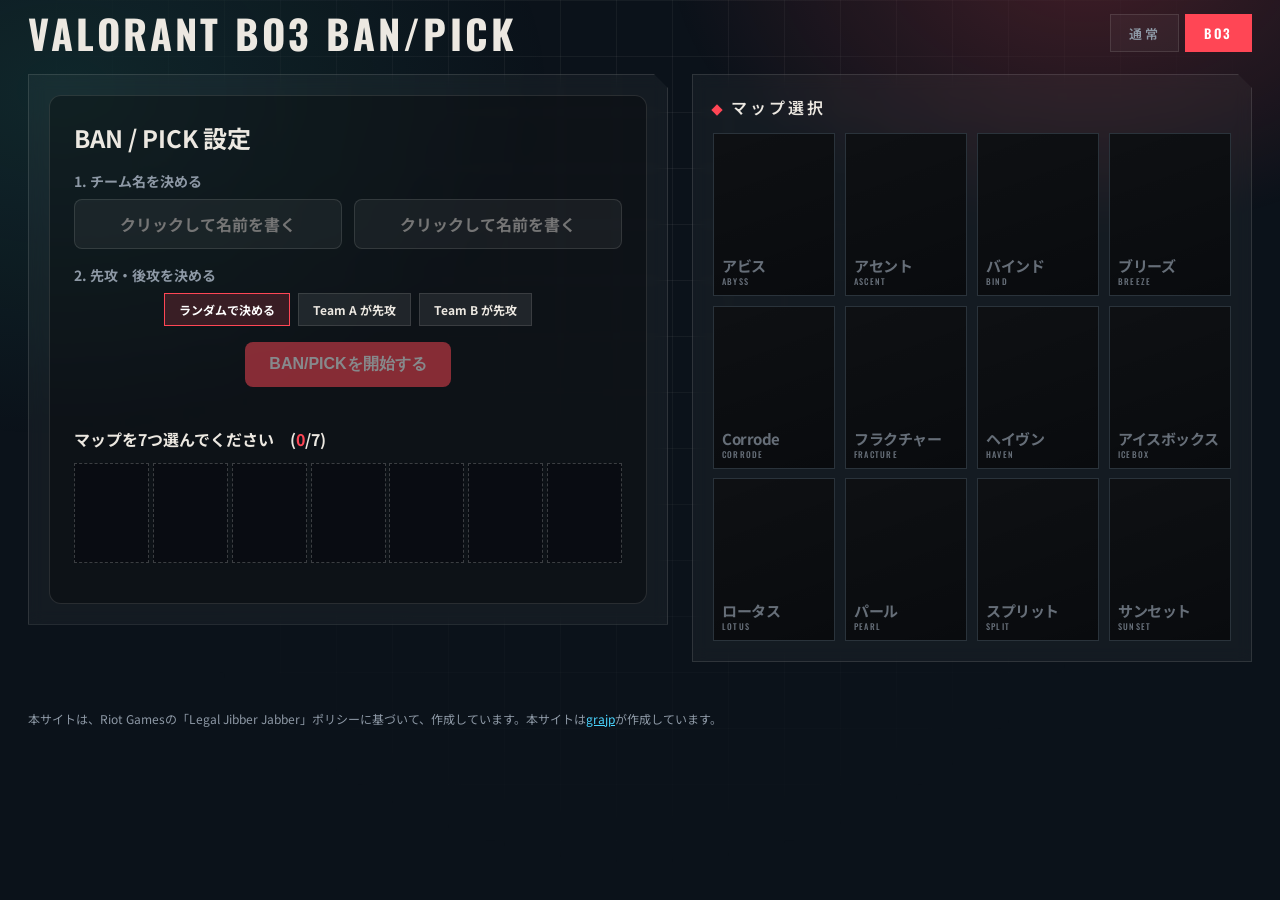
==== commit 0e7de632: "Add files via upload" ====
--- a/bo3.html
+++ b/bo3.html
@@ -5,9 +5,11 @@
   <meta charset="UTF-8" />
   <meta name="viewport" content="width=device-width, initial-scale=1.0" />
   <title>VALORANT BO3 BAN/PICK</title>
-  <meta name="description" content="VALORANTのBO3カスタムマッチやスクリム向けマップBAN/PICKツール。" />
+  <meta name="description" content="VALORANTのBO3カスタムマッチやスクリム向けマップ決めツールとBAN/PICKツール" />
   <link rel="preconnect" href="https://fonts.googleapis.com" />
   <link rel="preconnect" href="https://fonts.gstatic.com" crossorigin />
+  <link rel="preconnect" href="https://valorant-api.com" crossorigin />
+  <link rel="preconnect" href="https://media.valorant-api.com" crossorigin />
   <link
     href="https://fonts.googleapis.com/css2?family=Noto+Sans+JP:wght@400;500;700;900&family=Oswald:wght@500;600;700&display=swap"
     rel="stylesheet" />
@@ -107,7 +109,7 @@
 
   <footer class="site-footer">
     <p>
-      本サイトは、Riot Gamesの「Legal Jibber Jabber」ポリシーに基づき、VALORANT APIを使用して作成しています。このツールは<a
+      本サイトは、Riot Gamesの「Legal Jibber Jabber」ポリシーに基づいて、作成しています。本サイトは<a
         href="https://x.com/ggraciejp" target="_blank" rel="noopener">grajp</a>が作成しています。
     </p>
   </footer>
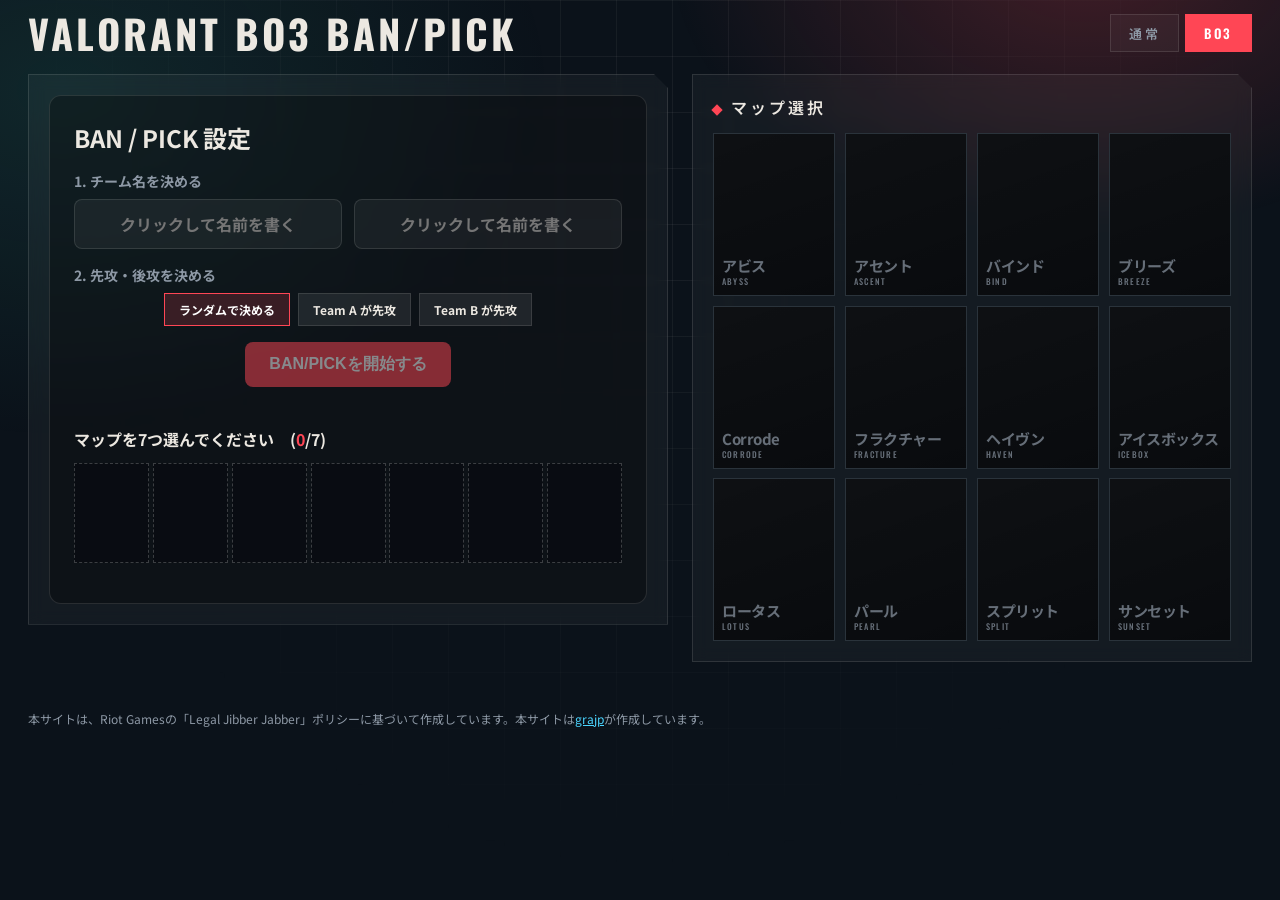
==== commit 327979de: "Fix grammatical error in footer text Corrected a minor grammatical error in the footer text." ====
--- a/bo3.html
+++ b/bo3.html
@@ -109,7 +109,7 @@
 
   <footer class="site-footer">
     <p>
-      本サイトは、Riot Gamesの「Legal Jibber Jabber」ポリシーに基づいて、作成しています。本サイトは<a
+      本サイトは、Riot Gamesの「Legal Jibber Jabber」ポリシーに基づいて作成しています。本サイトは<a
         href="https://x.com/ggraciejp" target="_blank" rel="noopener">grajp</a>が作成しています。
     </p>
   </footer>
@@ -128,4 +128,4 @@
   <script src="veto.js"></script>
 </body>
 
-</html>+</html>
